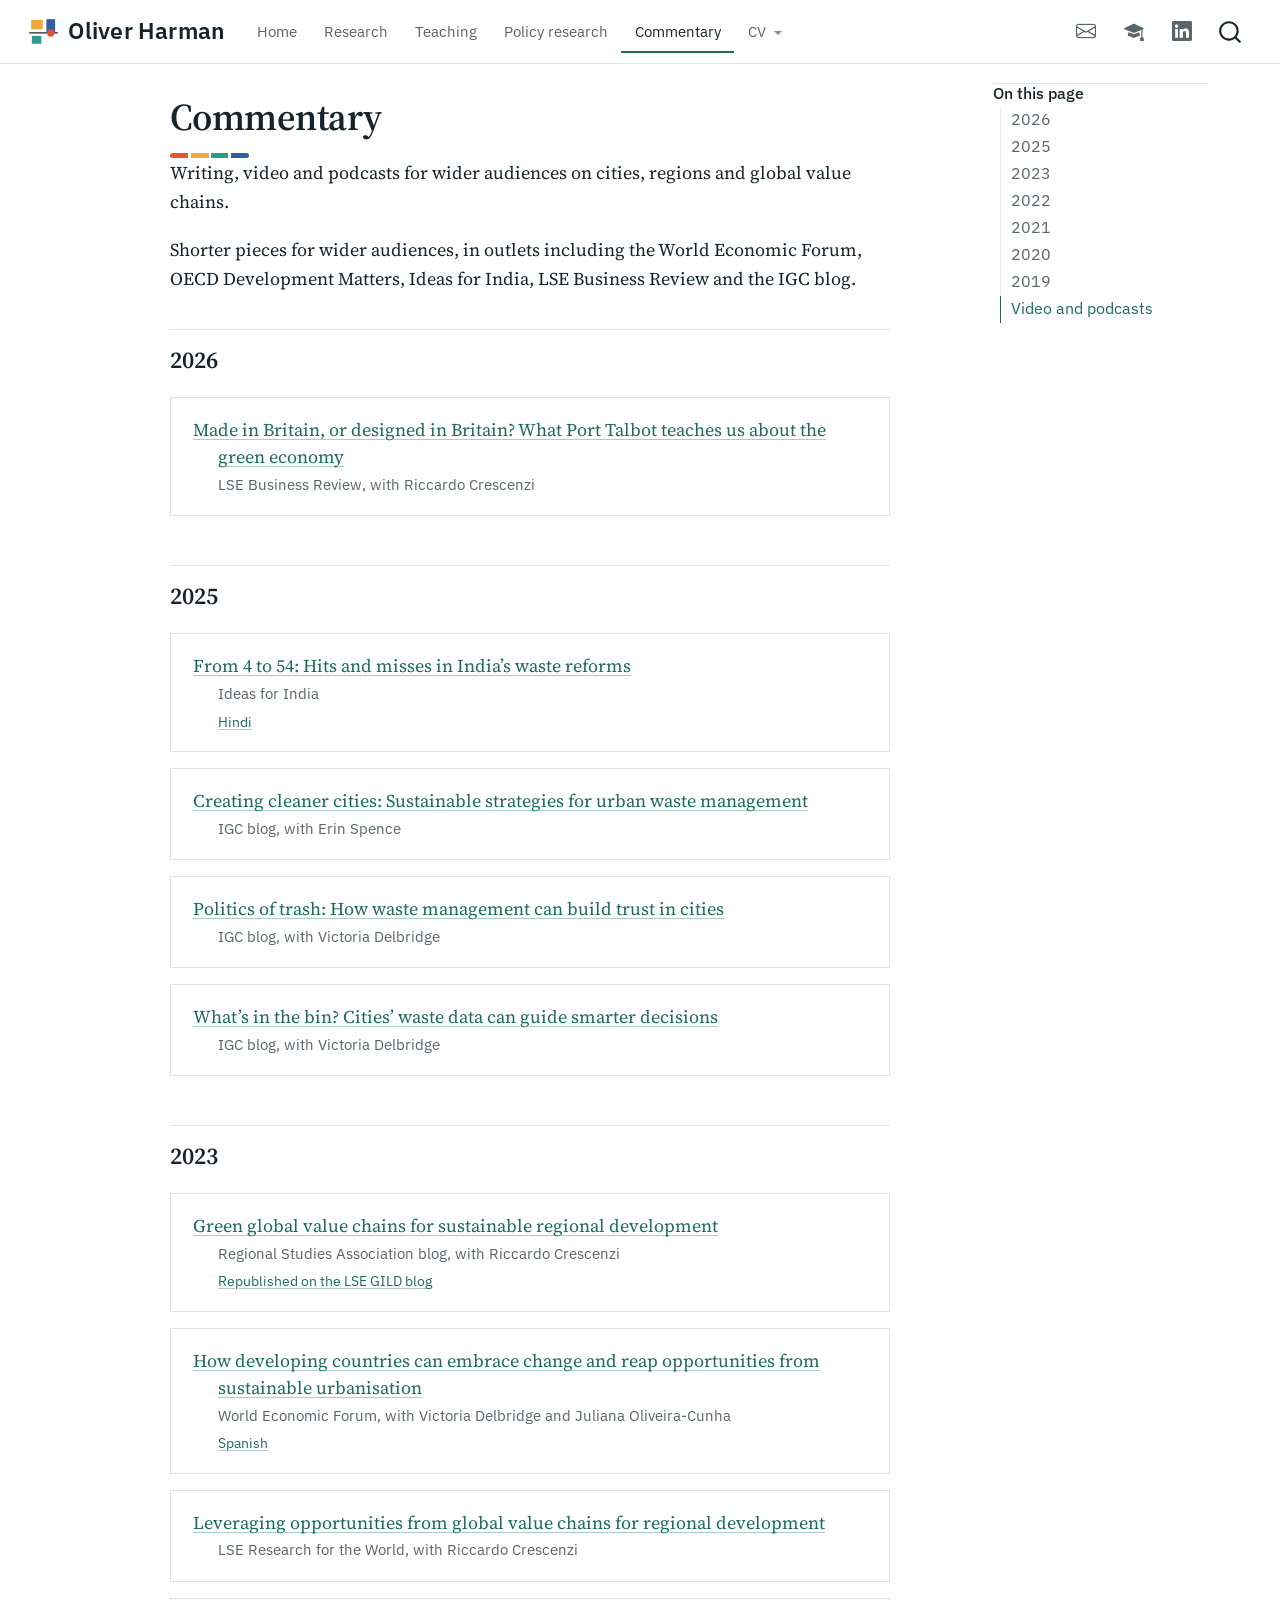
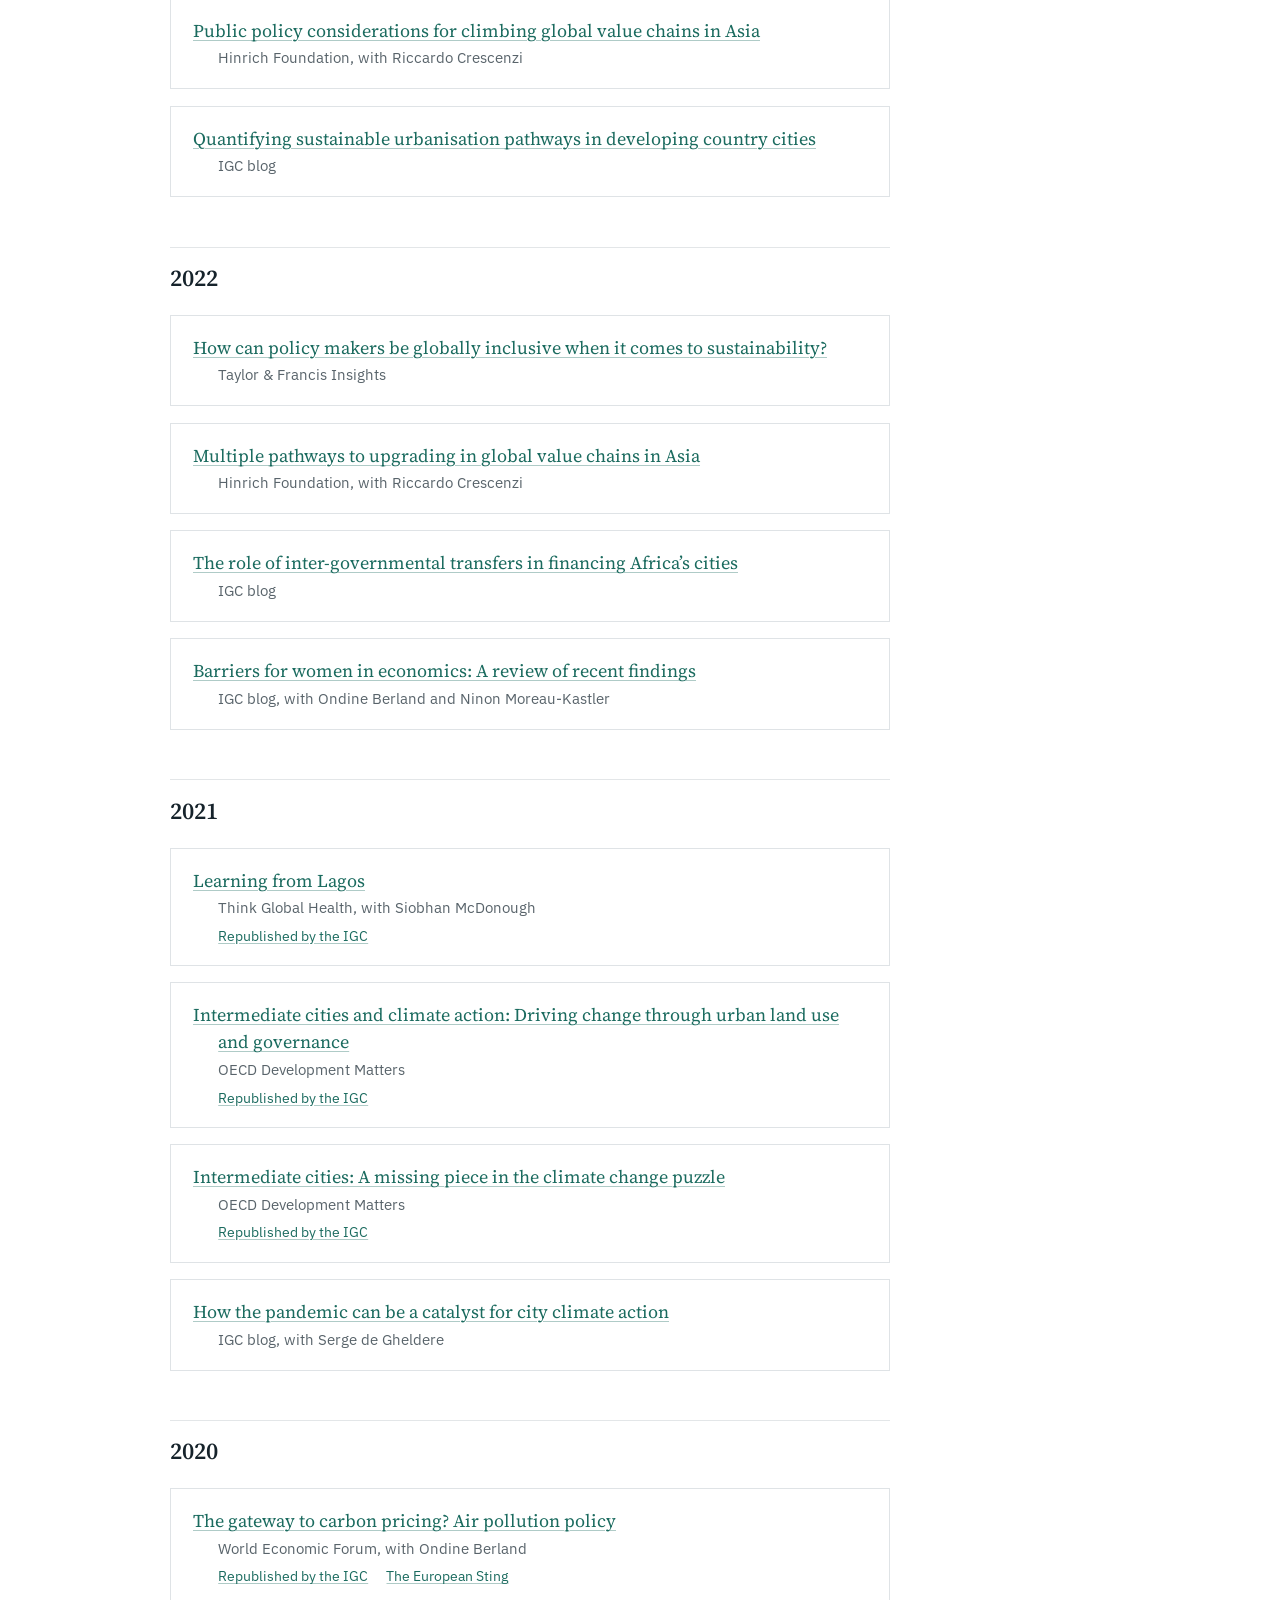
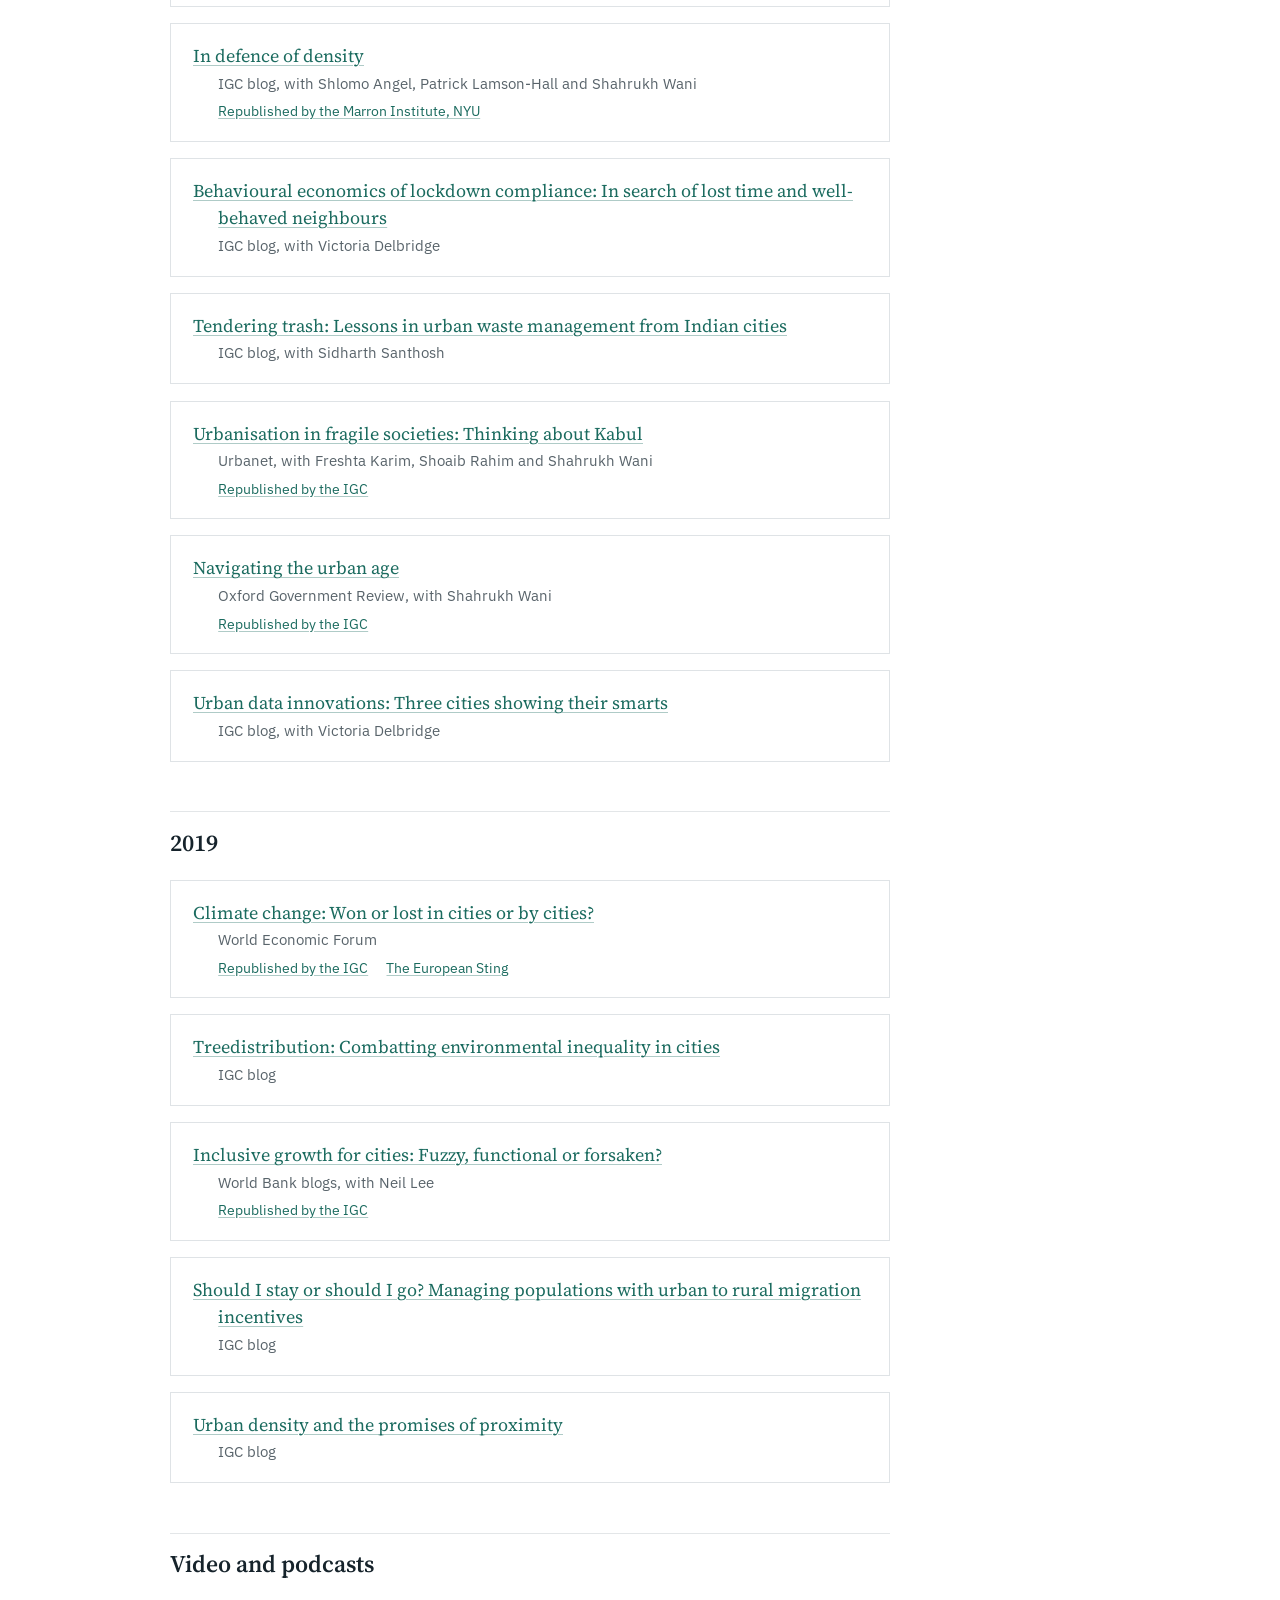
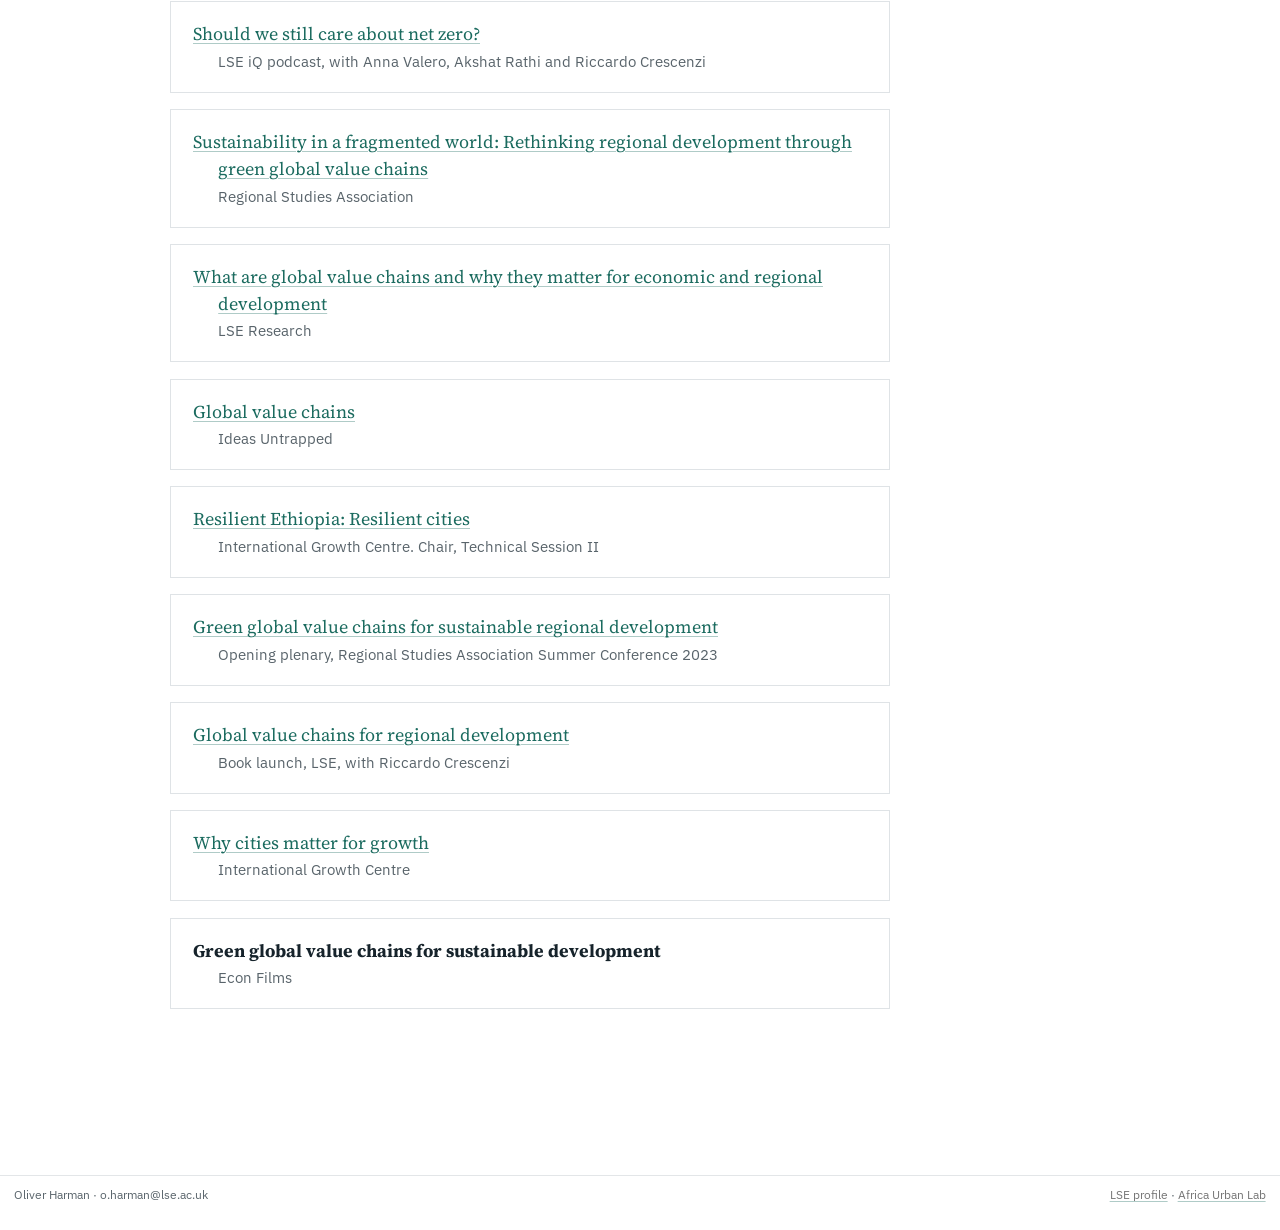
==== commentary.html @ b1d323b3 "Built site for gh-pages" ====
<!DOCTYPE html>
<html xmlns="http://www.w3.org/1999/xhtml" lang="en" xml:lang="en"><head>

<meta charset="utf-8">
<meta name="generator" content="quarto-1.10.18">

<meta name="viewport" content="width=device-width, initial-scale=1.0, user-scalable=yes">

<meta name="description" content="Writing, video and podcasts for wider audiences on cities, regions and global value chains.">

<title>Commentary – Oliver Harman</title>
<style>
/* Default styles provided by pandoc.
** See https://pandoc.org/MANUAL.html#variables-for-html for config info.
*/
span.smallcaps{font-variant: small-caps;}
div.columns{display: flex; gap: 1.5em;}
div.column{flex: auto;}
@media screen {
div.columns{gap: min(4vw, 1.5em);}
div.column{overflow-x: auto;}
}
div.hanging-indent{margin-left: 1.5em; text-indent: -1.5em;}
ul.task-list{list-style: none;}
ul.task-list li input[type="checkbox"] {
  width: 0.8em;
  margin: 0 0.8em 0.2em -1em; /* quarto-specific, see https://github.com/quarto-dev/quarto-cli/issues/4556 */ 
  vertical-align: middle;
}
</style>


<script src="site_libs/quarto-nav/quarto-nav.js"></script>
<script src="site_libs/quarto-nav/headroom.min.js"></script>
<script src="site_libs/clipboard/clipboard.min.js"></script>
<script src="site_libs/quarto-search/autocomplete.umd.js"></script>
<script src="site_libs/quarto-search/fuse.min.js"></script>
<script src="site_libs/quarto-search/quarto-search.js"></script>
<meta name="quarto:offset" content="./">
<link href="./assets/favicon.png" rel="icon" type="image/png">
<script src="site_libs/quarto-html/quarto.js" type="module"></script>
<script src="site_libs/quarto-html/tabsets/tabsets.js" type="module"></script>
<script src="site_libs/quarto-html/popper.min.js"></script>
<script src="site_libs/quarto-html/tippy.umd.min.js"></script>
<link href="site_libs/quarto-html/tippy.css" rel="stylesheet">
<link href="site_libs/quarto-html/quarto-syntax-highlighting-64a204ab8560d761af7679ceaba22944.css" rel="stylesheet" id="quarto-text-highlighting-styles">
<script src="site_libs/bootstrap/bootstrap.min.js"></script>
<link href="site_libs/bootstrap/bootstrap-icons.css" rel="stylesheet">
<link href="site_libs/bootstrap/bootstrap-aeff4fb06119730c1aa9352ec549dc63.min.css" rel="stylesheet" append-hash="true" id="quarto-bootstrap" data-mode="light">
<script id="quarto-search-options" type="application/json">{
  "location": "navbar",
  "copy-button": false,
  "collapse-after": 3,
  "panel-placement": "end",
  "type": "overlay",
  "limit": 50,
  "keyboard-shortcut": [
    "f",
    "/",
    "s"
  ],
  "show-item-context": false,
  "language": {
    "search-no-results-text": "No results",
    "search-matching-documents-text": "matching documents",
    "search-copy-link-title": "Copy link to search",
    "search-hide-matches-text": "Hide additional matches",
    "search-more-match-text": "more match in this document",
    "search-more-matches-text": "more matches in this document",
    "search-clear-button-title": "Clear",
    "search-text-placeholder": "",
    "search-detached-cancel-button-title": "Cancel",
    "search-submit-button-title": "Submit",
    "search-label": "Search"
  }
}</script>


<meta property="og:title" content="Commentary – Oliver Harman">
<meta property="og:description" content="Writing, video and podcasts for wider audiences on cities, regions and global value chains.">
<meta property="og:site_name" content="Oliver Harman">
<meta name="twitter:title" content="Commentary – Oliver Harman">
<meta name="twitter:description" content="Writing, video and podcasts for wider audiences on cities, regions and global value chains.">
<meta name="twitter:card" content="summary_large_image">
</head>

<body class="nav-fixed quarto-light">

<div id="quarto-search-results"></div>
  <header id="quarto-header" class="headroom fixed-top">
    <nav class="navbar navbar-expand-lg " data-bs-theme="dark">
      <div class="navbar-container container-fluid">
      <div class="navbar-brand-container mx-auto">
    <a href="./index.html" class="navbar-brand navbar-brand-logo">
    <img src="./assets/mark.svg" alt="" class="navbar-logo light-content">
    <img src="./assets/mark.svg" alt="" class="navbar-logo dark-content">
    </a>
    <a class="navbar-brand" href="./index.html">
    <span class="navbar-title">Oliver Harman</span>
    </a>
  </div>
            <div id="quarto-search" class="" title="Search"></div>
          <button class="navbar-toggler" type="button" data-bs-toggle="collapse" data-bs-target="#navbarCollapse" aria-controls="navbarCollapse" role="menu" aria-expanded="false" aria-label="Toggle navigation" onclick="if (window.quartoToggleHeadroom) { window.quartoToggleHeadroom(); }">
  <span class="navbar-toggler-icon"></span>
</button>
          <div class="collapse navbar-collapse" id="navbarCollapse">
            <ul class="navbar-nav navbar-nav-scroll me-auto">
  <li class="nav-item">
    <a class="nav-link" href="./index.html"> 
<span class="menu-text">Home</span></a>
  </li>  
  <li class="nav-item">
    <a class="nav-link" href="./research.html"> 
<span class="menu-text">Research</span></a>
  </li>  
  <li class="nav-item">
    <a class="nav-link" href="./teaching.html"> 
<span class="menu-text">Teaching</span></a>
  </li>  
  <li class="nav-item">
    <a class="nav-link" href="./policy.html"> 
<span class="menu-text">Policy research</span></a>
  </li>  
  <li class="nav-item">
    <a class="nav-link active" href="./commentary.html" aria-current="page"> 
<span class="menu-text">Commentary</span></a>
  </li>  
  <li class="nav-item dropdown ">
    <a class="nav-link dropdown-toggle" href="#" id="nav-menu-cv" role="link" data-bs-toggle="dropdown" aria-expanded="false">
 <span class="menu-text">CV</span>
    </a>
    <ul class="dropdown-menu" aria-labelledby="nav-menu-cv">    
        <li>
    <a class="dropdown-item" href="./cv/harman-cv-abridged.pdf">
 <span class="dropdown-text">Abridged CV (PDF)</span></a>
  </li>  
        <li>
    <a class="dropdown-item" href="./cv/harman-cv-full.pdf">
 <span class="dropdown-text">Full CV (PDF)</span></a>
  </li>  
    </ul>
  </li>
</ul>
            <ul class="navbar-nav navbar-nav-scroll ms-auto">
  <li class="nav-item compact">
    <a class="nav-link" href="mailto:o.harman@lse.ac.uk"> <i class="bi bi-envelope" role="img" aria-label="Email">
</i> 
<span class="menu-text"></span></a>
  </li>  
  <li class="nav-item compact">
    <a class="nav-link" href="https://scholar.google.com/citations?user=SLb3QHIAAAAJ"> <i class="bi bi-mortarboard-fill" role="img" aria-label="Google Scholar">
</i> 
<span class="menu-text"></span></a>
  </li>  
  <li class="nav-item compact">
    <a class="nav-link" href="https://www.linkedin.com/in/oharman/"> <i class="bi bi-linkedin" role="img" aria-label="LinkedIn">
</i> 
<span class="menu-text"></span></a>
  </li>  
</ul>
          </div> <!-- /navcollapse -->
            <div class="quarto-navbar-tools">
</div>
      </div> <!-- /container-fluid -->
    </nav>
</header>
<!-- content -->
<div id="quarto-content" class="quarto-container page-columns page-rows-contents page-layout-article page-navbar">
<!-- sidebar -->
<!-- margin-sidebar -->
    <div id="quarto-margin-sidebar" class="sidebar margin-sidebar">
        <nav id="TOC" role="doc-toc" class="toc-active">
    <h2 id="toc-title">On this page</h2>
   
  <ul class="collapse">
  <li><a href="#section" id="toc-section" class="nav-link active" data-scroll-target="#section">2026</a></li>
  <li><a href="#section-1" id="toc-section-1" class="nav-link" data-scroll-target="#section-1">2025</a></li>
  <li><a href="#section-2" id="toc-section-2" class="nav-link" data-scroll-target="#section-2">2023</a></li>
  <li><a href="#section-3" id="toc-section-3" class="nav-link" data-scroll-target="#section-3">2022</a></li>
  <li><a href="#section-4" id="toc-section-4" class="nav-link" data-scroll-target="#section-4">2021</a></li>
  <li><a href="#section-5" id="toc-section-5" class="nav-link" data-scroll-target="#section-5">2020</a></li>
  <li><a href="#section-6" id="toc-section-6" class="nav-link" data-scroll-target="#section-6">2019</a></li>
  <li><a href="#video-and-podcasts" id="toc-video-and-podcasts" class="nav-link" data-scroll-target="#video-and-podcasts">Video and podcasts</a></li>
  </ul>
</nav>
    </div>
<!-- main -->
<main class="content" id="quarto-document-content">

<header id="title-block-header" class="quarto-title-block default">
<div class="quarto-title">
<h1 class="title">Commentary</h1>
</div>

<div>
  <div class="description">
    Writing, video and podcasts for wider audiences on cities, regions and global value chains.
  </div>
</div>


<div class="quarto-title-meta">

    
  
    
  </div>
  


</header>


<p>Shorter pieces for wider audiences, in outlets including the World Economic Forum, OECD Development Matters, Ideas for India, LSE Business Review and the IGC blog.</p>
<section id="section" class="level2">
<h2 data-anchor-id="section">2026</h2>
<div class="pubs">
<ul>
<li><strong><a href="https://blogs.lse.ac.uk/businessreview/2026/06/13/made-in-britain-or-designed-in-britain-what-port-talbot-teaches-us-about-the-green-economy/">Made in Britain, or designed in Britain? What Port Talbot teaches us about the green economy</a></strong> <span class="venue">LSE Business Review, with Riccardo Crescenzi</span></li>
</ul>
</div>
</section>
<section id="section-1" class="level2">
<h2 data-anchor-id="section-1">2025</h2>
<div class="pubs">
<ul>
<li><p><strong><a href="https://www.ideasforindia.in/topics/environment/from-4-to-54-hits-and-misses-in-india-s-waste-reforms">From 4 to 54: Hits and misses in India’s waste reforms</a></strong> <span class="venue">Ideas for India</span> <span class="links"><a href="https://www.ideasforindia.in/topics/environment/from-4-to-54-hits-and-misses-in-india-s-waste-reforms-hindi">Hindi</a></span></p></li>
<li><p><strong><a href="https://www.theigc.org/blogs/cleaner-cities-urban-waste-management">Creating cleaner cities: Sustainable strategies for urban waste management</a></strong> <span class="venue">IGC blog, with Erin Spence</span></p></li>
<li><p><strong><a href="https://www.theigc.org/blogs/politics-trash-waste-management-trust-cities">Politics of trash: How waste management can build trust in cities</a></strong> <span class="venue">IGC blog, with Victoria Delbridge</span></p></li>
<li><p><strong><a href="https://www.theigc.org/blogs/whats-in-the-bin-cities-waste-data">What’s in the bin? Cities’ waste data can guide smarter decisions</a></strong> <span class="venue">IGC blog, with Victoria Delbridge</span></p></li>
</ul>
</div>
</section>
<section id="section-2" class="level2">
<h2 data-anchor-id="section-2">2023</h2>
<div class="pubs">
<ul>
<li><p><strong><a href="https://www.regionalstudies.org/rsa-blog/blog2023sss24651/">Green global value chains for sustainable regional development</a></strong> <span class="venue">Regional Studies Association blog, with Riccardo Crescenzi</span> <span class="links"><a href="https://blogs.lse.ac.uk/gild/2024/03/19/green-global-value-chains-for-sustainable-regional-development/">Republished on the LSE GILD blog</a></span></p></li>
<li><p><strong><a href="https://www.weforum.org/agenda/2023/09/sustainable-urbanisation-in-developing-countries-adjusting-to-changing-opportunities/">How developing countries can embrace change and reap opportunities from sustainable urbanisation</a></strong> <span class="venue">World Economic Forum, with Victoria Delbridge and Juliana Oliveira-Cunha</span> <span class="links"><a href="https://es.weforum.org/stories/forum-institutional/asi-es-como-los-paises-en-desarrollo-pueden-equilibrar-crecimiento-con-urbanizacion-sostenible/">Spanish</a></span></p></li>
<li><p><strong><a href="https://www.lse.ac.uk/research/research-for-the-world/economics/leveraging-global-value-chains">Leveraging opportunities from global value chains for regional development</a></strong> <span class="venue">LSE Research for the World, with Riccardo Crescenzi</span></p></li>
<li><p><strong><a href="https://www.hinrichfoundation.com/research/article/fdi/public-policy-considerations-for-climbing-global-value-chains-in-asia">Public policy considerations for climbing global value chains in Asia</a></strong> <span class="venue">Hinrich Foundation, with Riccardo Crescenzi</span></p></li>
<li><p><strong><a href="https://www.theigc.org/blogs/quantifying-sustainable-urbanisation-pathways-developing-country-cities">Quantifying sustainable urbanisation pathways in developing country cities</a></strong> <span class="venue">IGC blog</span></p></li>
</ul>
</div>
</section>
<section id="section-3" class="level2">
<h2 data-anchor-id="section-3">2022</h2>
<div class="pubs">
<ul>
<li><p><strong><a href="https://insights.taylorandfrancis.com/sustainability/globally-inclusive-policy-sustainability">How can policy makers be globally inclusive when it comes to sustainability?</a></strong> <span class="venue">Taylor &amp; Francis Insights</span></p></li>
<li><p><strong><a href="https://www.hinrichfoundation.com/research/article/fdi/upgrading-global-value-chains-gvc-in-asia">Multiple pathways to upgrading in global value chains in Asia</a></strong> <span class="venue">Hinrich Foundation, with Riccardo Crescenzi</span></p></li>
<li><p><strong><a href="https://www.theigc.org/blog/the-role-of-inter-governmental-transfers-in-financing-africas-cities/">The role of inter-governmental transfers in financing Africa’s cities</a></strong> <span class="venue">IGC blog</span></p></li>
<li><p><strong><a href="https://www.theigc.org/blog/barriers-for-women-in-economics-a-review-of-recent-findings/">Barriers for women in economics: A review of recent findings</a></strong> <span class="venue">IGC blog, with Ondine Berland and Ninon Moreau-Kastler</span></p></li>
</ul>
</div>
</section>
<section id="section-4" class="level2">
<h2 data-anchor-id="section-4">2021</h2>
<div class="pubs">
<ul>
<li><p><strong><a href="https://www.thinkglobalhealth.org/article/learning-lagos">Learning from Lagos</a></strong> <span class="venue">Think Global Health, with Siobhan McDonough</span> <span class="links"><a href="https://www.theigc.org/blog/learning-from-lagos/">Republished by the IGC</a></span></p></li>
<li><p><strong><a href="https://oecd-development-matters.org/2021/09/09/intermediate-cities-and-climate-action-driving-change-through-urban-land-use-and-governance/">Intermediate cities and climate action: Driving change through urban land use and governance</a></strong> <span class="venue">OECD Development Matters</span> <span class="links"><a href="https://www.theigc.org/blog/intermediate-cites-and-climate-action-driving-change-through-urban-land-use-and-governance/">Republished by the IGC</a></span></p></li>
<li><p><strong><a href="https://oecd-development-matters.org/2021/09/08/intermediate-cities-a-missing-piece-in-the-climate-change-puzzle/">Intermediate cities: A missing piece in the climate change puzzle</a></strong> <span class="venue">OECD Development Matters</span> <span class="links"><a href="https://www.theigc.org/blog/intermediate-cities-a-missing-piece-in-the-climate-change-puzzle/">Republished by the IGC</a></span></p></li>
<li><p><strong><a href="https://www.theigc.org/blog/how-the-pandemic-can-be-a-catalyst-for-city-climate-action/">How the pandemic can be a catalyst for city climate action</a></strong> <span class="venue">IGC blog, with Serge de Gheldere</span></p></li>
</ul>
</div>
</section>
<section id="section-5" class="level2">
<h2 data-anchor-id="section-5">2020</h2>
<div class="pubs">
<ul>
<li><p><strong><a href="https://www.weforum.org/agenda/2020/01/a-gateway-tax-for-helping-mitigate-climate-change/">The gateway to carbon pricing? Air pollution policy</a></strong> <span class="venue">World Economic Forum, with Ondine Berland</span> <span class="links"><a href="https://www.theigc.org/blog/the-gateway-to-carbon-pricing-air-pollution-policy/">Republished by the IGC</a> <a href="https://europeansting.com/2020/01/15/the-gateway-to-carbon-pricing-air-pollution-policy/">The European Sting</a></span></p></li>
<li><p><strong><a href="https://www.theigc.org/blog/in-defence-of-density/">In defence of density</a></strong> <span class="venue">IGC blog, with Shlomo Angel, Patrick Lamson-Hall and Shahrukh Wani</span> <span class="links"><a href="https://marroninstitute.nyu.edu/blog/in-defence-of-density">Republished by the Marron Institute, NYU</a></span></p></li>
<li><p><strong><a href="https://www.theigc.org/blog/behavioural-economics-of-lockdown-compliance-in-search-of-lost-time-and-well-behaved-neighbours/">Behavioural economics of lockdown compliance: In search of lost time and well-behaved neighbours</a></strong> <span class="venue">IGC blog, with Victoria Delbridge</span></p></li>
<li><p><strong><a href="https://www.theigc.org/blog/tendering-trash-lessons-in-urban-waste-management-from-indian-cities/">Tendering trash: Lessons in urban waste management from Indian cities</a></strong> <span class="venue">IGC blog, with Sidharth Santhosh</span></p></li>
<li><p><strong><a href="https://www.urbanet.info/urbanisation-in-fragile-societies-kabul/">Urbanisation in fragile societies: Thinking about Kabul</a></strong> <span class="venue">Urbanet, with Freshta Karim, Shoaib Rahim and Shahrukh Wani</span> <span class="links"><a href="https://www.theigc.org/blog/urbanisation-in-fragile-societies-thinking-about-kabul/">Republished by the IGC</a></span></p></li>
<li><p><strong><a href="https://www.bsg.ox.ac.uk/sites/default/files/2019-11/BSG-OxfordGovernmentReview-Issue4%20WEB.pdf">Navigating the urban age</a></strong> <span class="venue">Oxford Government Review, with Shahrukh Wani</span> <span class="links"><a href="https://www.theigc.org/blog/navigating-the-urban-age/">Republished by the IGC</a></span></p></li>
<li><p><strong><a href="https://www.theigc.org/blog/urban-data-innovations-three-cities-showing-their-smarts/">Urban data innovations: Three cities showing their smarts</a></strong> <span class="venue">IGC blog, with Victoria Delbridge</span></p></li>
</ul>
</div>
</section>
<section id="section-6" class="level2">
<h2 data-anchor-id="section-6">2019</h2>
<div class="pubs">
<ul>
<li><p><strong><a href="https://www.weforum.org/agenda/2019/09/climate-change-won-or-lost-in-cities-or-by-cities/">Climate change: Won or lost in cities or by cities?</a></strong> <span class="venue">World Economic Forum</span> <span class="links"><a href="https://www.theigc.org/blog/climate-change-won-or-lost-in-cities-or-by-cities/">Republished by the IGC</a> <a href="https://europeansting.com/2019/09/17/climate-change-won-or-lost-in-cities-or-by-cities/">The European Sting</a></span></p></li>
<li><p><strong><a href="https://www.theigc.org/blog/treedistribution-combatting-environmental-inequality-in-cities/">Treedistribution: Combatting environmental inequality in cities</a></strong> <span class="venue">IGC blog</span></p></li>
<li><p><strong><a href="https://blogs.worldbank.org/developmenttalk/inclusive-growth-cities-fuzzy-functional-or-forsaken">Inclusive growth for cities: Fuzzy, functional or forsaken?</a></strong> <span class="venue">World Bank blogs, with Neil Lee</span> <span class="links"><a href="https://www.theigc.org/blog/inclusive-growth-for-cities-fuzzy-functional-or-forsaken/">Republished by the IGC</a></span></p></li>
<li><p><strong><a href="https://www.theigc.org/blog/should-i-stay-or-should-i-go-managing-populations-with-urban-to-rural-migration-incentives/">Should I stay or should I go? Managing populations with urban to rural migration incentives</a></strong> <span class="venue">IGC blog</span></p></li>
<li><p><strong><a href="https://www.theigc.org/blog/urban-density-and-the-promises-of-proximity/">Urban density and the promises of proximity</a></strong> <span class="venue">IGC blog</span></p></li>
</ul>
</div>
</section>
<section id="video-and-podcasts" class="level2">
<h2 data-anchor-id="video-and-podcasts">Video and podcasts</h2>
<div class="pubs">
<ul>
<li><p><strong><a href="https://www.lse.ac.uk/lse-player/should-we-still-care-about-net-zero">Should we still care about net zero?</a></strong> <span class="venue">LSE iQ podcast, with Anna Valero, Akshat Rathi and Riccardo Crescenzi</span></p></li>
<li><p><strong><a href="https://www.youtube.com/watch?v=Vlg8Ty7w7tQ">Sustainability in a fragmented world: Rethinking regional development through green global value chains</a></strong> <span class="venue">Regional Studies Association</span></p></li>
<li><p><strong><a href="https://www.youtube.com/watch?v=_sY8nbtDTTY">What are global value chains and why they matter for economic and regional development</a></strong> <span class="venue">LSE Research</span></p></li>
<li><p><strong><a href="https://www.youtube.com/watch?v=l90ZD9Hg0Yw">Global value chains</a></strong> <span class="venue">Ideas Untrapped</span></p></li>
<li><p><strong><a href="https://www.youtube.com/watch?v=X0LCDXsA8qc">Resilient Ethiopia: Resilient cities</a></strong> <span class="venue">International Growth Centre. Chair, Technical Session II</span></p></li>
<li><p><strong><a href="https://www.youtube.com/watch?v=sNRER6fGE9c">Green global value chains for sustainable regional development</a></strong> <span class="venue">Opening plenary, Regional Studies Association Summer Conference 2023</span></p></li>
<li><p><strong><a href="https://www.youtube.com/watch?v=fIFIfQ4JgoQ">Global value chains for regional development</a></strong> <span class="venue">Book launch, LSE, with Riccardo Crescenzi</span></p></li>
<li><p><strong><a href="https://www.youtube.com/watch?v=WoMAZQbBqDU">Why cities matter for growth</a></strong> <span class="venue">International Growth Centre</span></p></li>
<li><p><strong>Green global value chains for sustainable development</strong> <span class="venue">Econ Films</span></p></li>
</ul>
</div>


</section>

</main> <!-- /main -->
<script id="quarto-html-after-body" type="application/javascript">
  window.document.addEventListener("DOMContentLoaded", function (event) {
    const isCodeAnnotation = (el) => {
      for (const clz of el.classList) {
        if (clz.startsWith('code-annotation-')) {                     
          return true;
        }
      }
      return false;
    }
    const onCopySuccess = function(e) {
      // button target
      const button = e.trigger;
      // don't keep focus
      button.blur();
      // flash "checked"
      button.classList.add('code-copy-button-checked');
      var currentTitle = button.getAttribute("title");
      button.setAttribute("title", "Copied!");
      let tooltip;
      if (window.bootstrap) {
        button.setAttribute("data-bs-toggle", "tooltip");
        button.setAttribute("data-bs-placement", "left");
        button.setAttribute("data-bs-title", "Copied!");
        tooltip = new bootstrap.Tooltip(button, 
          { trigger: "manual", 
            customClass: "code-copy-button-tooltip",
            offset: [0, -8]});
        tooltip.show();    
      }
      setTimeout(function() {
        if (tooltip) {
          tooltip.hide();
          button.removeAttribute("data-bs-title");
          button.removeAttribute("data-bs-toggle");
          button.removeAttribute("data-bs-placement");
        }
        button.setAttribute("title", currentTitle);
        button.classList.remove('code-copy-button-checked');
      }, 1000);
      // clear code selection
      e.clearSelection();
    }
    const getTextToCopy = function(trigger) {
      const outerScaffold = trigger.parentElement.cloneNode(true);
      const codeEl = outerScaffold.querySelector('code');
      for (const childEl of codeEl.children) {
        if (isCodeAnnotation(childEl)) {
          childEl.remove();
        }
      }
      return codeEl.innerText;
    }
    const clipboard = new window.ClipboardJS('.code-copy-button:not([data-in-quarto-modal])', {
      text: getTextToCopy
    });
    clipboard.on('success', onCopySuccess);
    if (window.document.getElementById('quarto-embedded-source-code-modal')) {
      const clipboardModal = new window.ClipboardJS('.code-copy-button[data-in-quarto-modal]', {
        text: getTextToCopy,
        container: window.document.getElementById('quarto-embedded-source-code-modal')
      });
      clipboardModal.on('success', onCopySuccess);
    }
      var localhostRegex = new RegExp(/^(?:http|https):\/\/localhost\:?[0-9]*\//);
      var mailtoRegex = new RegExp(/^mailto:/);
        var filterRegex = new RegExp("https:\/\/www\.oliverharman\.me");
      var isInternal = (href) => {
          return filterRegex.test(href) || localhostRegex.test(href) || mailtoRegex.test(href);
      }
      // Inspect non-navigation links and adorn them if external
     var links = window.document.querySelectorAll('a[href]:not(.nav-link):not(.navbar-brand):not(.toc-action):not(.sidebar-link):not(.sidebar-item-toggle):not(.pagination-link):not(.no-external):not([aria-hidden]):not(.dropdown-item):not(.quarto-navigation-tool):not(.about-link)');
      for (var i=0; i<links.length; i++) {
        const link = links[i];
        if (!isInternal(link.href)) {
          // undo the damage that might have been done by quarto-nav.js in the case of
          // links that we want to consider external
          if (link.dataset.originalHref !== undefined) {
            link.href = link.dataset.originalHref;
          }
            // target, if specified
            link.setAttribute("target", "_blank");
            if (link.getAttribute("rel") === null) {
              link.setAttribute("rel", "noopener");
            }
        }
      }
    function tippyHover(el, contentFn, onTriggerFn, onUntriggerFn) {
      const config = {
        allowHTML: true,
        maxWidth: 500,
        delay: 100,
        arrow: false,
        appendTo: function(el) {
            return el.parentElement;
        },
        interactive: true,
        interactiveBorder: 10,
        theme: 'quarto',
        placement: 'bottom-start',
      };
      if (contentFn) {
        config.content = contentFn;
      }
      if (onTriggerFn) {
        config.onTrigger = onTriggerFn;
      }
      if (onUntriggerFn) {
        config.onUntrigger = onUntriggerFn;
      }
      window.tippy(el, config); 
    }
    const noterefs = window.document.querySelectorAll('a[role="doc-noteref"]');
    for (var i=0; i<noterefs.length; i++) {
      const ref = noterefs[i];
      tippyHover(ref, function() {
        // use id or data attribute instead here
        let href = ref.getAttribute('data-footnote-href') || ref.getAttribute('href');
        try { href = new URL(href).hash; } catch {}
        const id = href.replace(/^#\/?/, "");
        const note = window.document.getElementById(id);
        if (note) {
          return note.innerHTML;
        } else {
          return "";
        }
      });
    }
    const xrefs = window.document.querySelectorAll('a.quarto-xref');
    const processXRef = (id, note) => {
      // Strip column container classes
      const stripColumnClz = (el) => {
        el.classList.remove("page-full", "page-columns");
        if (el.children) {
          for (const child of el.children) {
            stripColumnClz(child);
          }
        }
      }
      stripColumnClz(note)
      if (id === null || id.startsWith('sec-')) {
        // Special case sections, only their first couple elements
        const container = document.createElement("div");
        if (note.children && note.children.length > 2) {
          container.appendChild(note.children[0].cloneNode(true));
          for (let i = 1; i < note.children.length; i++) {
            const child = note.children[i];
            if (child.tagName === "P" && child.innerText === "") {
              continue;
            } else {
              container.appendChild(child.cloneNode(true));
              break;
            }
          }
          if (window.Quarto?.typesetMath) {
            window.Quarto.typesetMath(container);
          }
          return container.innerHTML
        } else {
          if (window.Quarto?.typesetMath) {
            window.Quarto.typesetMath(note);
          }
          return note.innerHTML;
        }
      } else {
        // Remove any anchor links if they are present
        const anchorLink = note.querySelector('a.anchorjs-link');
        if (anchorLink) {
          anchorLink.remove();
        }
        if (window.Quarto?.typesetMath) {
          window.Quarto.typesetMath(note);
        }
        if (note.classList.contains("callout")) {
          return note.outerHTML;
        } else {
          return note.innerHTML;
        }
      }
    }
    for (var i=0; i<xrefs.length; i++) {
      const xref = xrefs[i];
      tippyHover(xref, undefined, function(instance) {
        instance.disable();
        let url = xref.getAttribute('href');
        let hash = undefined; 
        if (url.startsWith('#')) {
          hash = url;
        } else {
          try { hash = new URL(url).hash; } catch {}
        }
        if (hash) {
          const id = hash.replace(/^#\/?/, "");
          const note = window.document.getElementById(id);
          if (note !== null) {
            try {
              const html = processXRef(id, note.cloneNode(true));
              instance.setContent(html);
            } finally {
              instance.enable();
              instance.show();
            }
          } else {
            // See if we can fetch this
            fetch(url.split('#')[0])
            .then(res => res.text())
            .then(html => {
              const parser = new DOMParser();
              const htmlDoc = parser.parseFromString(html, "text/html");
              const note = htmlDoc.getElementById(id);
              if (note !== null) {
                const html = processXRef(id, note);
                instance.setContent(html);
              } 
            }).finally(() => {
              instance.enable();
              instance.show();
            });
          }
        } else {
          // See if we can fetch a full url (with no hash to target)
          // This is a special case and we should probably do some content thinning / targeting
          fetch(url)
          .then(res => res.text())
          .then(html => {
            const parser = new DOMParser();
            const htmlDoc = parser.parseFromString(html, "text/html");
            const note = htmlDoc.querySelector('main.content');
            if (note !== null) {
              // This should only happen for chapter cross references
              // (since there is no id in the URL)
              // remove the first header
              if (note.children.length > 0 && note.children[0].tagName === "HEADER") {
                note.children[0].remove();
              }
              const html = processXRef(null, note);
              instance.setContent(html);
            } 
          }).finally(() => {
            instance.enable();
            instance.show();
          });
        }
      }, function(instance) {
      });
    }
        let selectedAnnoteEl;
        const selectorForAnnotation = ( cell, annotation) => {
          let cellAttr = 'data-code-cell="' + cell + '"';
          let lineAttr = 'data-code-annotation="' +  annotation + '"';
          const selector = 'span[' + cellAttr + '][' + lineAttr + ']';
          return selector;
        }
        const selectCodeLines = (annoteEl) => {
          const doc = window.document;
          const targetCell = annoteEl.getAttribute("data-target-cell");
          const targetAnnotation = annoteEl.getAttribute("data-target-annotation");
          const annoteSpan = window.document.querySelector(selectorForAnnotation(targetCell, targetAnnotation));
          const lines = annoteSpan.getAttribute("data-code-lines").split(",");
          const lineIds = lines.map((line) => {
            return targetCell + "-" + line;
          })
          let top = null;
          let height = null;
          let parent = null;
          if (lineIds.length > 0) {
              //compute the position of the single el (top and bottom and make a div)
              const el = window.document.getElementById(lineIds[0]);
              top = el.offsetTop;
              height = el.offsetHeight;
              parent = el.parentElement.parentElement;
            if (lineIds.length > 1) {
              const lastEl = window.document.getElementById(lineIds[lineIds.length - 1]);
              const bottom = lastEl.offsetTop + lastEl.offsetHeight;
              height = bottom - top;
            }
            if (top !== null && height !== null && parent !== null) {
              // cook up a div (if necessary) and position it 
              let div = window.document.getElementById("code-annotation-line-highlight");
              if (div === null) {
                div = window.document.createElement("div");
                div.setAttribute("id", "code-annotation-line-highlight");
                div.style.position = 'absolute';
                parent.appendChild(div);
              }
              div.style.top = top - 2 + "px";
              div.style.height = height + 4 + "px";
              div.style.left = 0;
              let gutterDiv = window.document.getElementById("code-annotation-line-highlight-gutter");
              if (gutterDiv === null) {
                gutterDiv = window.document.createElement("div");
                gutterDiv.setAttribute("id", "code-annotation-line-highlight-gutter");
                gutterDiv.style.position = 'absolute';
                const codeCell = window.document.getElementById(targetCell);
                const gutter = codeCell.querySelector('.code-annotation-gutter');
                gutter.appendChild(gutterDiv);
              }
              gutterDiv.style.top = top - 2 + "px";
              gutterDiv.style.height = height + 4 + "px";
            }
            selectedAnnoteEl = annoteEl;
          }
        };
        const unselectCodeLines = () => {
          const elementsIds = ["code-annotation-line-highlight", "code-annotation-line-highlight-gutter"];
          elementsIds.forEach((elId) => {
            const div = window.document.getElementById(elId);
            if (div) {
              div.remove();
            }
          });
          selectedAnnoteEl = undefined;
        };
          // Handle positioning of the toggle
      window.addEventListener(
        "resize",
        throttle(() => {
          elRect = undefined;
          if (selectedAnnoteEl) {
            selectCodeLines(selectedAnnoteEl);
          }
        }, 10)
      );
      function throttle(fn, ms) {
      let throttle = false;
      let timer;
        return (...args) => {
          if(!throttle) { // first call gets through
              fn.apply(this, args);
              throttle = true;
          } else { // all the others get throttled
              if(timer) clearTimeout(timer); // cancel #2
              timer = setTimeout(() => {
                fn.apply(this, args);
                timer = throttle = false;
              }, ms);
          }
        };
      }
        // Attach click handler to the DT
        const annoteDls = window.document.querySelectorAll('dt[data-target-cell]');
        for (const annoteDlNode of annoteDls) {
          annoteDlNode.addEventListener('click', (event) => {
            const clickedEl = event.target;
            if (clickedEl !== selectedAnnoteEl) {
              unselectCodeLines();
              const activeEl = window.document.querySelector('dt[data-target-cell].code-annotation-active');
              if (activeEl) {
                activeEl.classList.remove('code-annotation-active');
              }
              selectCodeLines(clickedEl);
              clickedEl.classList.add('code-annotation-active');
            } else {
              // Unselect the line
              unselectCodeLines();
              clickedEl.classList.remove('code-annotation-active');
            }
          });
        }
    const findCites = (el) => {
      const parentEl = el.parentElement;
      if (parentEl) {
        const cites = parentEl.dataset.cites;
        if (cites) {
          return {
            el,
            cites: cites.split(' ')
          };
        } else {
          return findCites(el.parentElement)
        }
      } else {
        return undefined;
      }
    };
    var bibliorefs = window.document.querySelectorAll('a[role="doc-biblioref"]');
    for (var i=0; i<bibliorefs.length; i++) {
      const ref = bibliorefs[i];
      const citeInfo = findCites(ref);
      if (citeInfo) {
        tippyHover(citeInfo.el, function() {
          var popup = window.document.createElement('div');
          citeInfo.cites.forEach(function(cite) {
            var citeDiv = window.document.createElement('div');
            citeDiv.classList.add('hanging-indent');
            citeDiv.classList.add('csl-entry');
            var biblioDiv = window.document.getElementById('ref-' + cite);
            if (biblioDiv) {
              citeDiv.innerHTML = biblioDiv.innerHTML;
            }
            popup.appendChild(citeDiv);
          });
          return popup.innerHTML;
        });
      }
    }
  });
  </script>
</div> <!-- /content -->
<footer class="footer">
  <div class="nav-footer">
    <div class="nav-footer-left">
<p>Oliver Harman · o.harman@lse.ac.uk</p>
</div>   
    <div class="nav-footer-center">
      &nbsp;
    </div>
    <div class="nav-footer-right">
<p><a href="https://www.lse.ac.uk/people/oliver-harman">LSE profile</a> · <a href="https://www.asezanzibar.com/africa-urban-lab">Africa Urban Lab</a></p>
</div>
  </div>
</footer>




</body></html>
---- site_libs/quarto-html/tippy.css ----
.tippy-box[data-animation=fade][data-state=hidden]{opacity:0}[data-tippy-root]{max-width:calc(100vw - 10px)}.tippy-box{position:relative;background-color:#333;color:#fff;border-radius:4px;font-size:14px;line-height:1.4;white-space:normal;outline:0;transition-property:transform,visibility,opacity}.tippy-box[data-placement^=top]>.tippy-arrow{bottom:0}.tippy-box[data-placement^=top]>.tippy-arrow:before{bottom:-7px;left:0;border-width:8px 8px 0;border-top-color:initial;transform-origin:center top}.tippy-box[data-placement^=bottom]>.tippy-arrow{top:0}.tippy-box[data-placement^=bottom]>.tippy-arrow:before{top:-7px;left:0;border-width:0 8px 8px;border-bottom-color:initial;transform-origin:center bottom}.tippy-box[data-placement^=left]>.tippy-arrow{right:0}.tippy-box[data-placement^=left]>.tippy-arrow:before{border-width:8px 0 8px 8px;border-left-color:initial;right:-7px;transform-origin:center left}.tippy-box[data-placement^=right]>.tippy-arrow{left:0}.tippy-box[data-placement^=right]>.tippy-arrow:before{left:-7px;border-width:8px 8px 8px 0;border-right-color:initial;transform-origin:center right}.tippy-box[data-inertia][data-state=visible]{transition-timing-function:cubic-bezier(.54,1.5,.38,1.11)}.tippy-arrow{width:16px;height:16px;color:#333}.tippy-arrow:before{content:"";position:absolute;border-color:transparent;border-style:solid}.tippy-content{position:relative;padding:5px 9px;z-index:1}
---- site_libs/quarto-html/quarto-syntax-highlighting-64a204ab8560d761af7679ceaba22944.css ----
/* quarto syntax highlight colors */
:root {
  --quarto-hl-ot-color: #003B4F;
  --quarto-hl-at-color: #657422;
  --quarto-hl-ss-color: #20794D;
  --quarto-hl-an-color: #5E5E5E;
  --quarto-hl-fu-color: #4758AB;
  --quarto-hl-st-color: #20794D;
  --quarto-hl-cf-color: #003B4F;
  --quarto-hl-op-color: #5E5E5E;
  --quarto-hl-er-color: #AD0000;
  --quarto-hl-bn-color: #AD0000;
  --quarto-hl-al-color: #AD0000;
  --quarto-hl-va-color: #111111;
  --quarto-hl-bu-color: inherit;
  --quarto-hl-ex-color: inherit;
  --quarto-hl-pp-color: #AD0000;
  --quarto-hl-in-color: #5E5E5E;
  --quarto-hl-vs-color: #20794D;
  --quarto-hl-wa-color: #5E5E5E;
  --quarto-hl-do-color: #5E5E5E;
  --quarto-hl-im-color: #00769E;
  --quarto-hl-ch-color: #20794D;
  --quarto-hl-dt-color: #AD0000;
  --quarto-hl-fl-color: #AD0000;
  --quarto-hl-co-color: #5E5E5E;
  --quarto-hl-cv-color: #5E5E5E;
  --quarto-hl-cn-color: #8f5902;
  --quarto-hl-sc-color: #5E5E5E;
  --quarto-hl-dv-color: #AD0000;
  --quarto-hl-kw-color: #003B4F;
}

/* other quarto variables */
:root {
  --quarto-font-monospace: SFMono-Regular, Menlo, Monaco, Consolas, "Liberation Mono", "Courier New", monospace;
}

/* syntax highlight based on Pandoc's rules */
pre > code.sourceCode > span {
  color: #003B4F;
}

code.sourceCode > span {
  color: #003B4F;
}

div.sourceCode,
div.sourceCode pre.sourceCode {
  color: #003B4F;
}

/* Normal */
code span {
  color: #003B4F;
}

/* Alert */
code span.al {
  color: #AD0000;
  font-style: inherit;
}

/* Annotation */
code span.an {
  color: #5E5E5E;
  font-style: inherit;
}

/* Attribute */
code span.at {
  color: #657422;
  font-style: inherit;
}

/* BaseN */
code span.bn {
  color: #AD0000;
  font-style: inherit;
}

/* BuiltIn */
code span.bu {
  font-style: inherit;
}

/* ControlFlow */
code span.cf {
  color: #003B4F;
  font-weight: bold;
  font-style: inherit;
}

/* Char */
code span.ch {
  color: #20794D;
  font-style: inherit;
}

/* Constant */
code span.cn {
  color: #8f5902;
  font-style: inherit;
}

/* Comment */
code span.co {
  color: #5E5E5E;
  font-style: inherit;
}

/* CommentVar */
code span.cv {
  color: #5E5E5E;
  font-style: italic;
}

/* Documentation */
code span.do {
  color: #5E5E5E;
  font-style: italic;
}

/* DataType */
code span.dt {
  color: #AD0000;
  font-style: inherit;
}

/* DecVal */
code span.dv {
  color: #AD0000;
  font-style: inherit;
}

/* Error */
code span.er {
  color: #AD0000;
  font-style: inherit;
}

/* Extension */
code span.ex {
  font-style: inherit;
}

/* Float */
code span.fl {
  color: #AD0000;
  font-style: inherit;
}

/* Function */
code span.fu {
  color: #4758AB;
  font-style: inherit;
}

/* Import */
code span.im {
  color: #00769E;
  font-style: inherit;
}

/* Information */
code span.in {
  color: #5E5E5E;
  font-style: inherit;
}

/* Keyword */
code span.kw {
  color: #003B4F;
  font-weight: bold;
  font-style: inherit;
}

/* Operator */
code span.op {
  color: #5E5E5E;
  font-style: inherit;
}

/* Other */
code span.ot {
  color: #003B4F;
  font-style: inherit;
}

/* Preprocessor */
code span.pp {
  color: #AD0000;
  font-style: inherit;
}

/* SpecialChar */
code span.sc {
  color: #5E5E5E;
  font-style: inherit;
}

/* SpecialString */
code span.ss {
  color: #20794D;
  font-style: inherit;
}

/* String */
code span.st {
  color: #20794D;
  font-style: inherit;
}

/* Variable */
code span.va {
  color: #111111;
  font-style: inherit;
}

/* VerbatimString */
code span.vs {
  color: #20794D;
  font-style: inherit;
}

/* Warning */
code span.wa {
  color: #5E5E5E;
  font-style: italic;
}

.prevent-inlining {
  content: "</";
}

/*# sourceMappingURL=9d8d5bb603a83b8298b89080a598c93b.css.map */
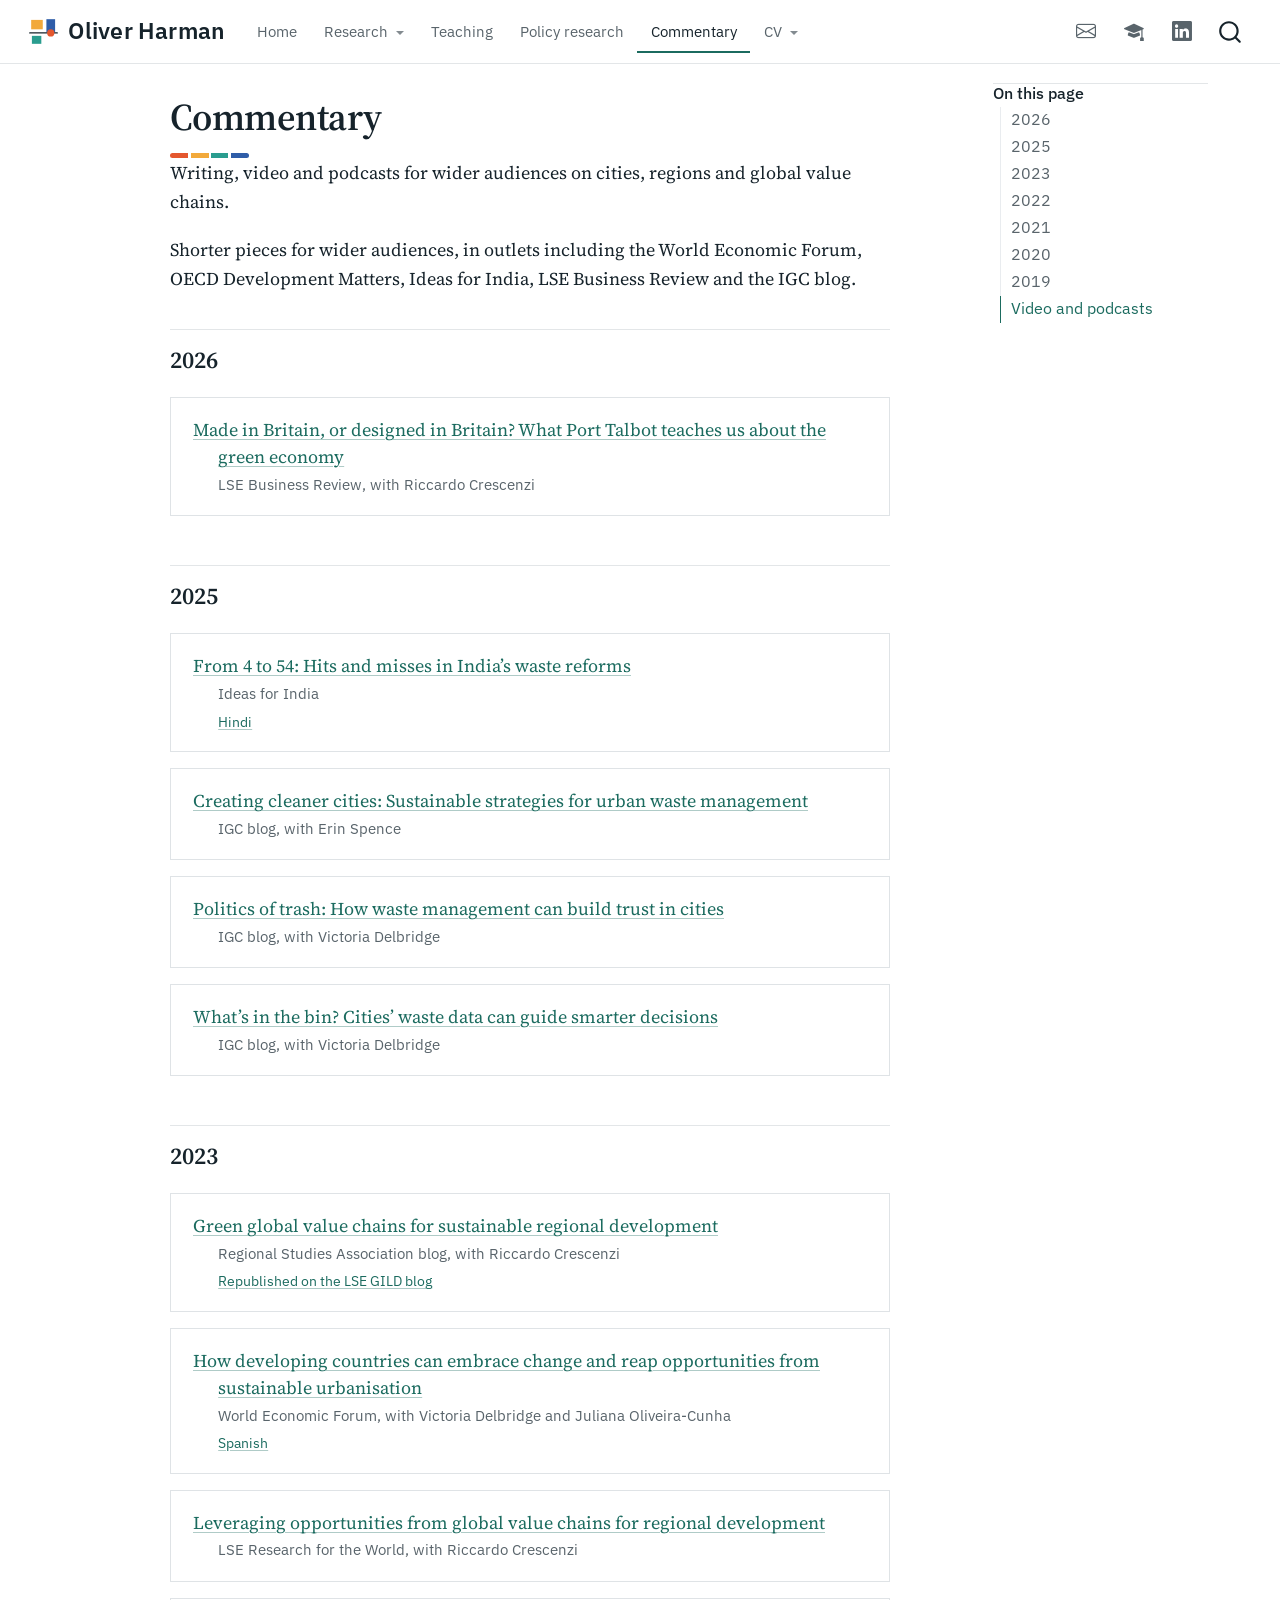
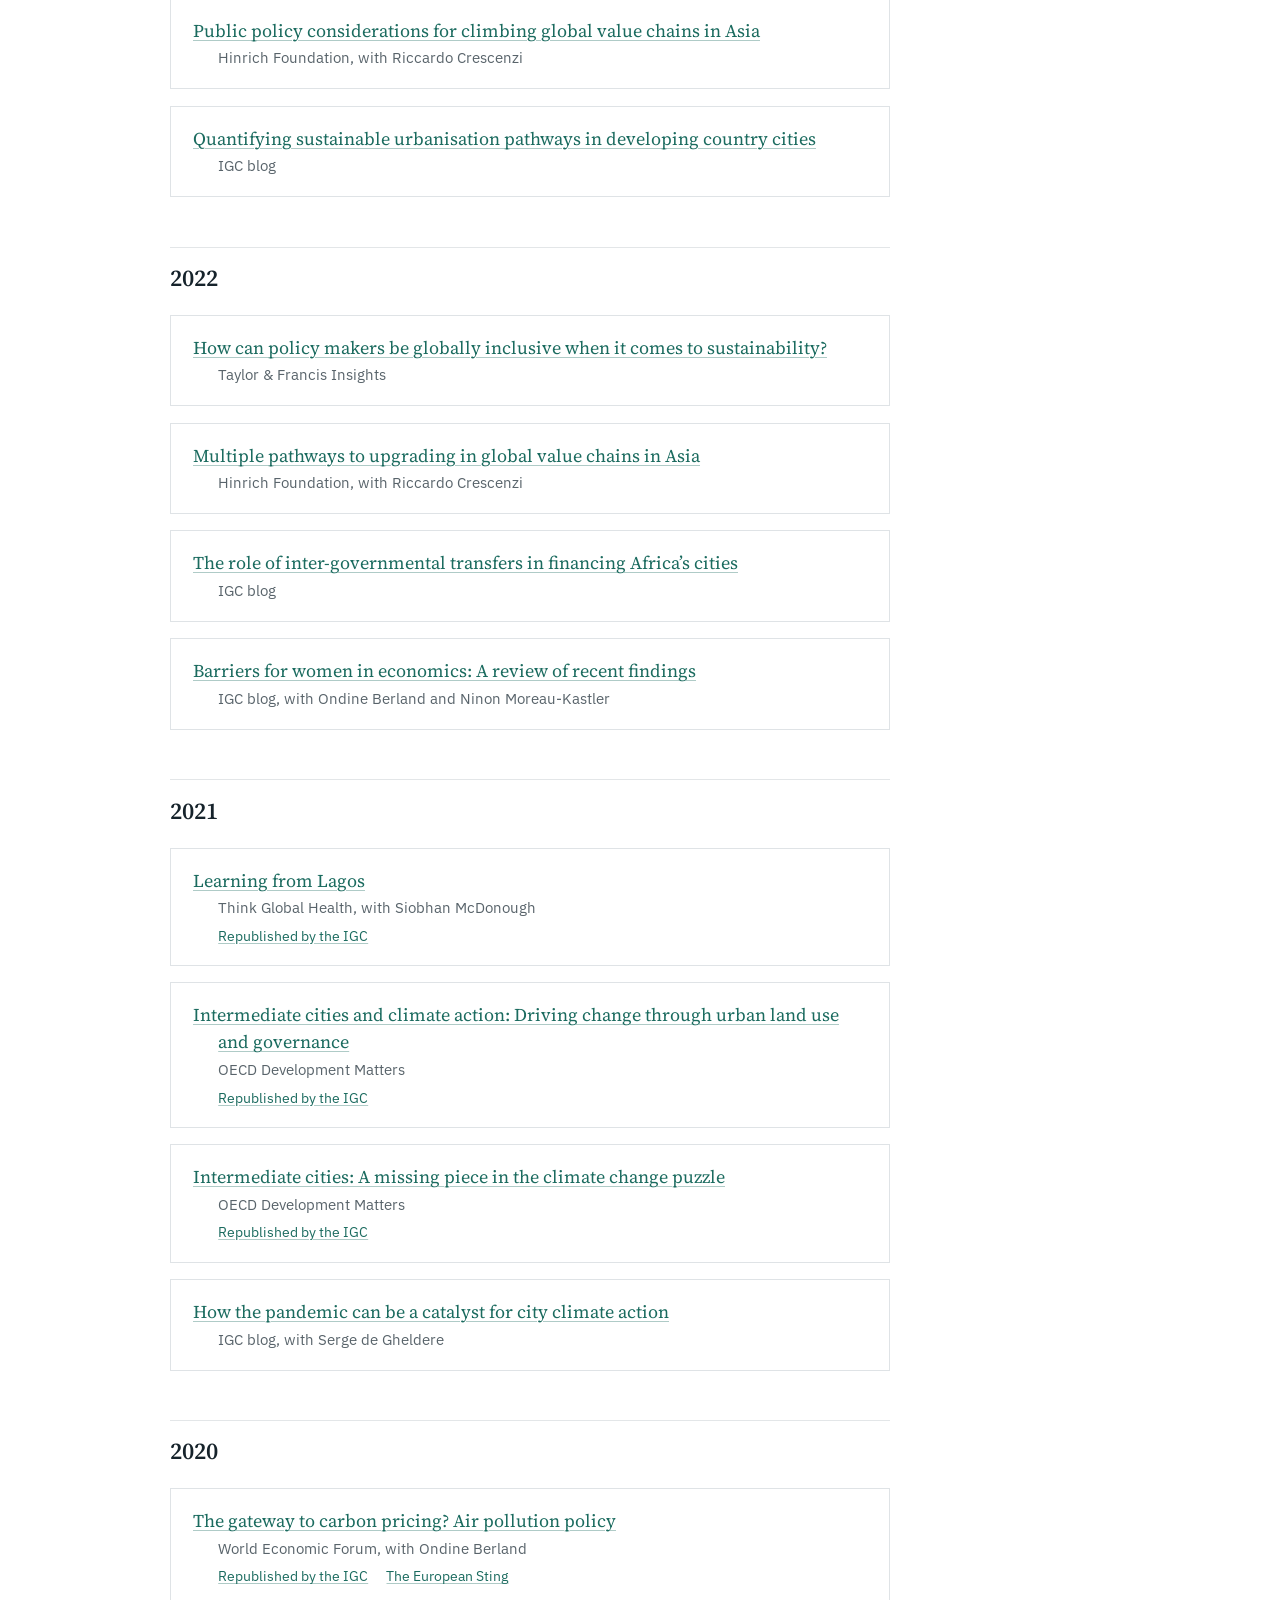
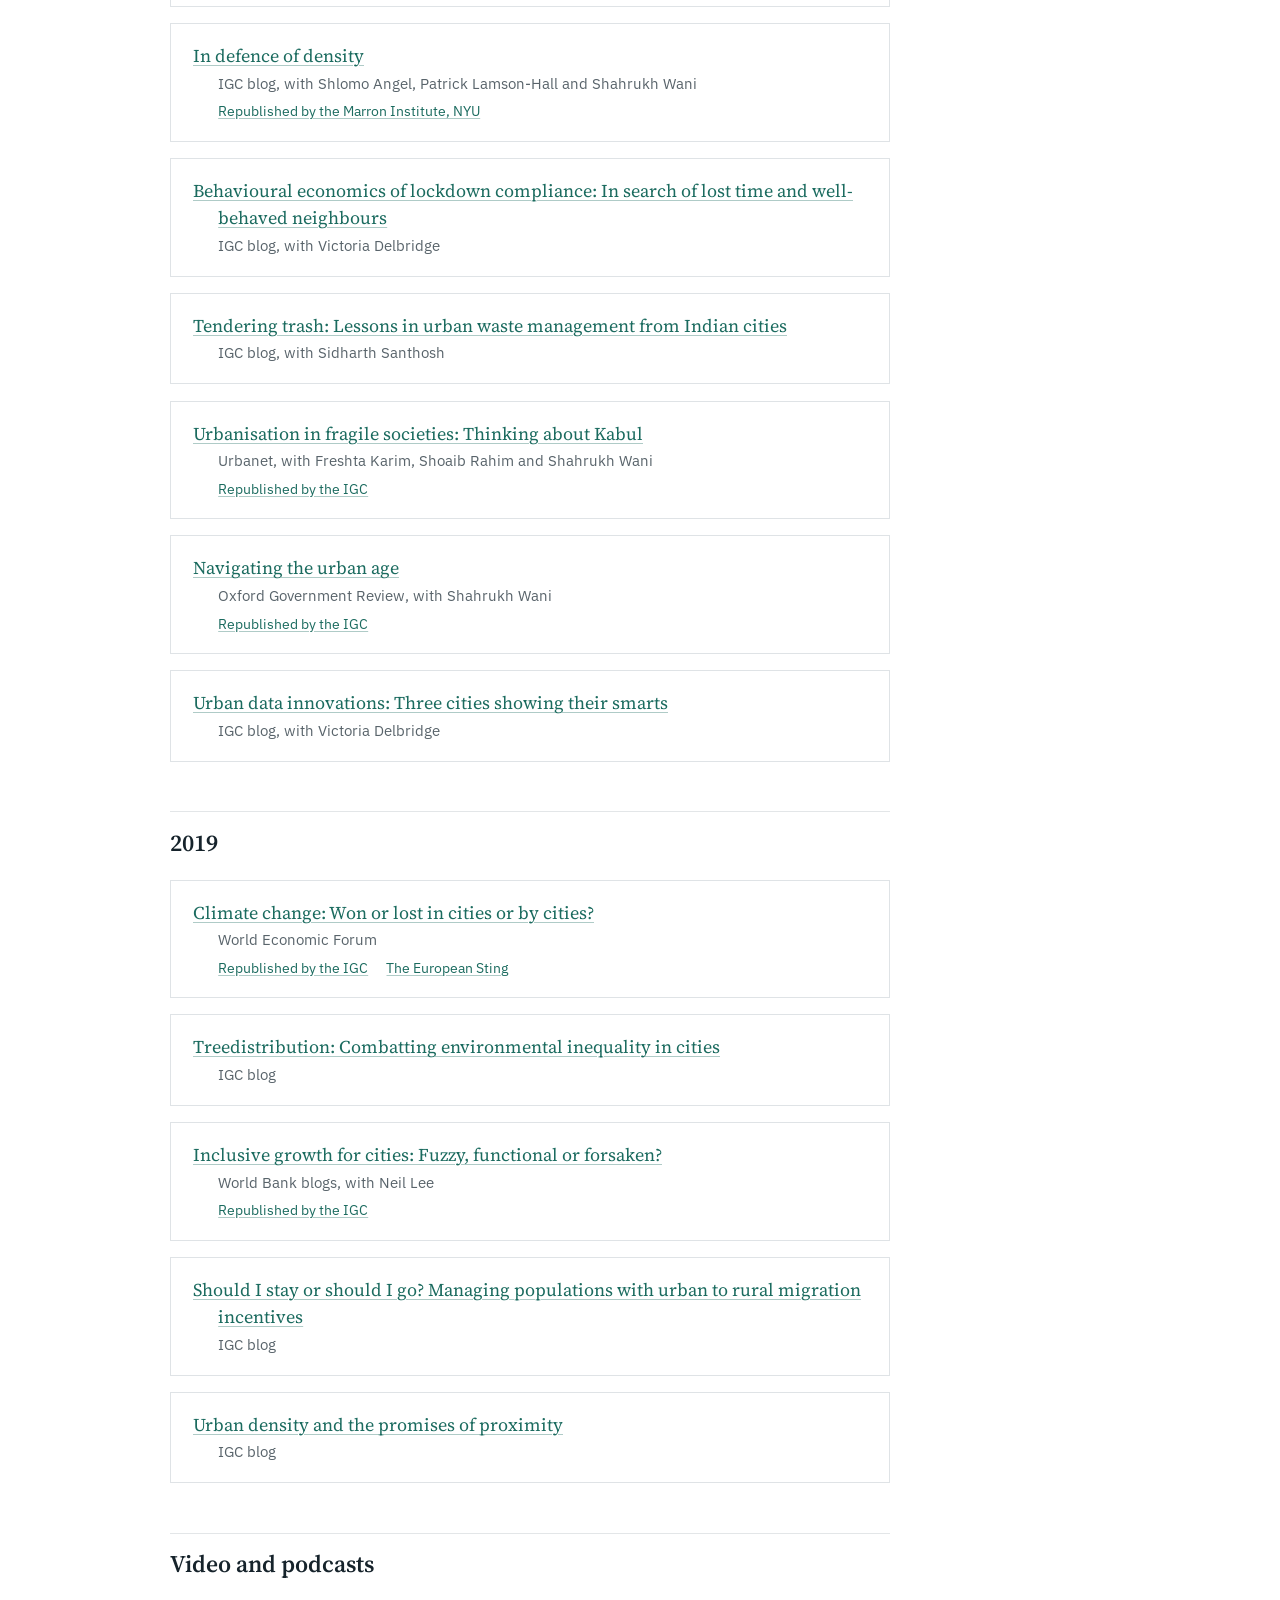
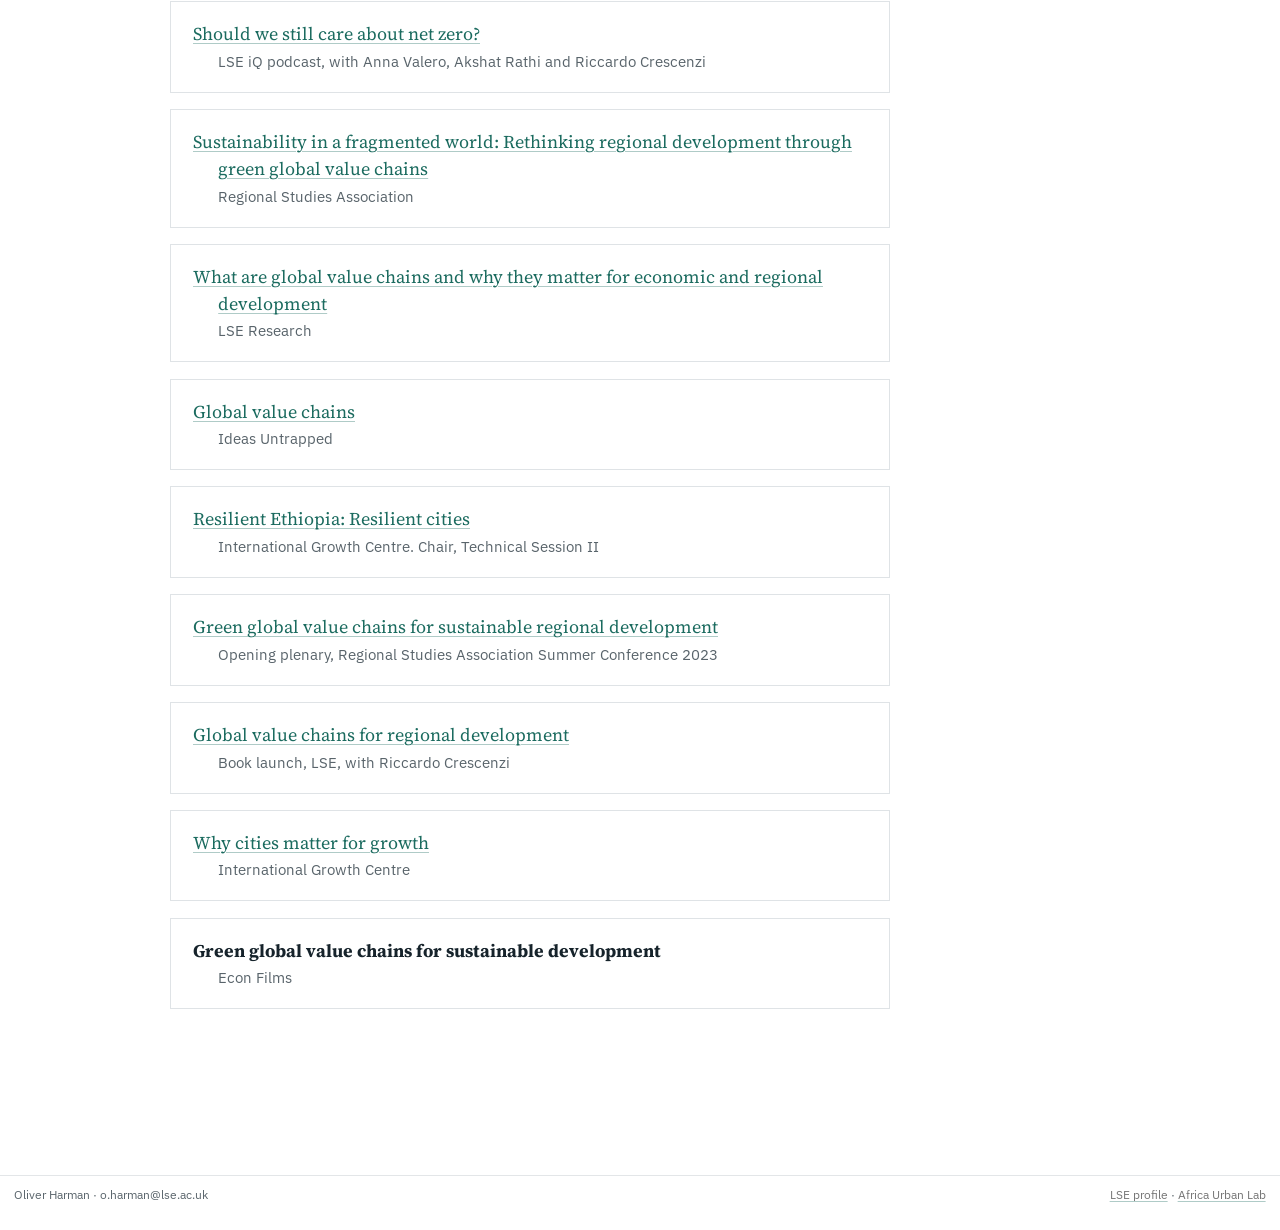
==== commit a6e00fdc: "Built site for gh-pages" ====
--- a/commentary.html
+++ b/commentary.html
@@ -46,7 +46,7 @@
 <link href="site_libs/quarto-html/quarto-syntax-highlighting-64a204ab8560d761af7679ceaba22944.css" rel="stylesheet" id="quarto-text-highlighting-styles">
 <script src="site_libs/bootstrap/bootstrap.min.js"></script>
 <link href="site_libs/bootstrap/bootstrap-icons.css" rel="stylesheet">
-<link href="site_libs/bootstrap/bootstrap-aeff4fb06119730c1aa9352ec549dc63.min.css" rel="stylesheet" append-hash="true" id="quarto-bootstrap" data-mode="light">
+<link href="site_libs/bootstrap/bootstrap-bee361dd58c5a766a2fe5d859015b74d.min.css" rel="stylesheet" append-hash="true" id="quarto-bootstrap" data-mode="light">
 <script id="quarto-search-options" type="application/json">{
   "location": "navbar",
   "copy-button": false,
@@ -109,10 +109,21 @@
     <a class="nav-link" href="./index.html"> 
 <span class="menu-text">Home</span></a>
   </li>  
-  <li class="nav-item">
-    <a class="nav-link" href="./research.html"> 
-<span class="menu-text">Research</span></a>
-  </li>  
+  <li class="nav-item dropdown ">
+    <a class="nav-link dropdown-toggle" href="#" id="nav-menu-research" role="link" data-bs-toggle="dropdown" aria-expanded="false">
+ <span class="menu-text">Research</span>
+    </a>
+    <ul class="dropdown-menu" aria-labelledby="nav-menu-research">    
+        <li>
+    <a class="dropdown-item" href="./research.html">
+ <span class="dropdown-text">Research overview</span></a>
+  </li>  
+        <li>
+    <a class="dropdown-item" href="./green-global-value-chains.html">
+ <span class="dropdown-text">Book: Green Global Value Chains</span></a>
+  </li>  
+    </ul>
+  </li>
   <li class="nav-item">
     <a class="nav-link" href="./teaching.html"> 
 <span class="menu-text">Teaching</span></a>
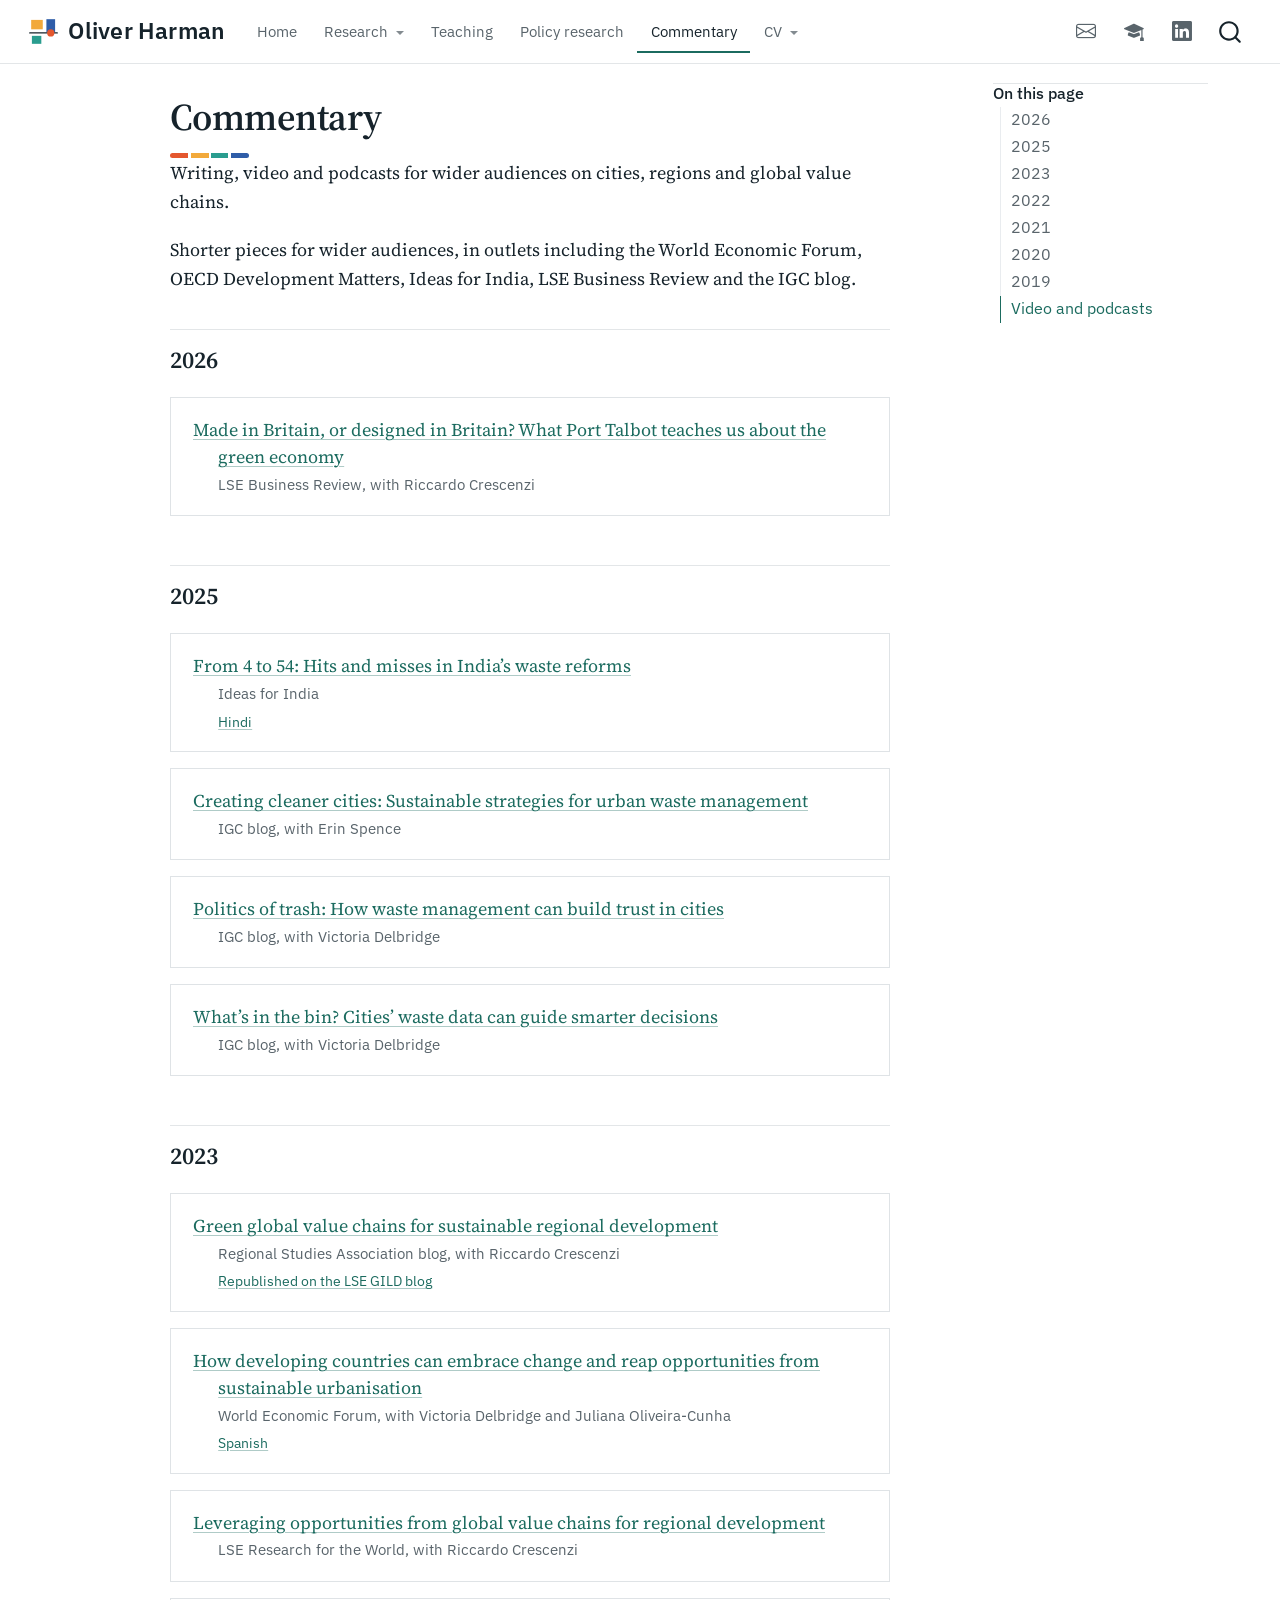
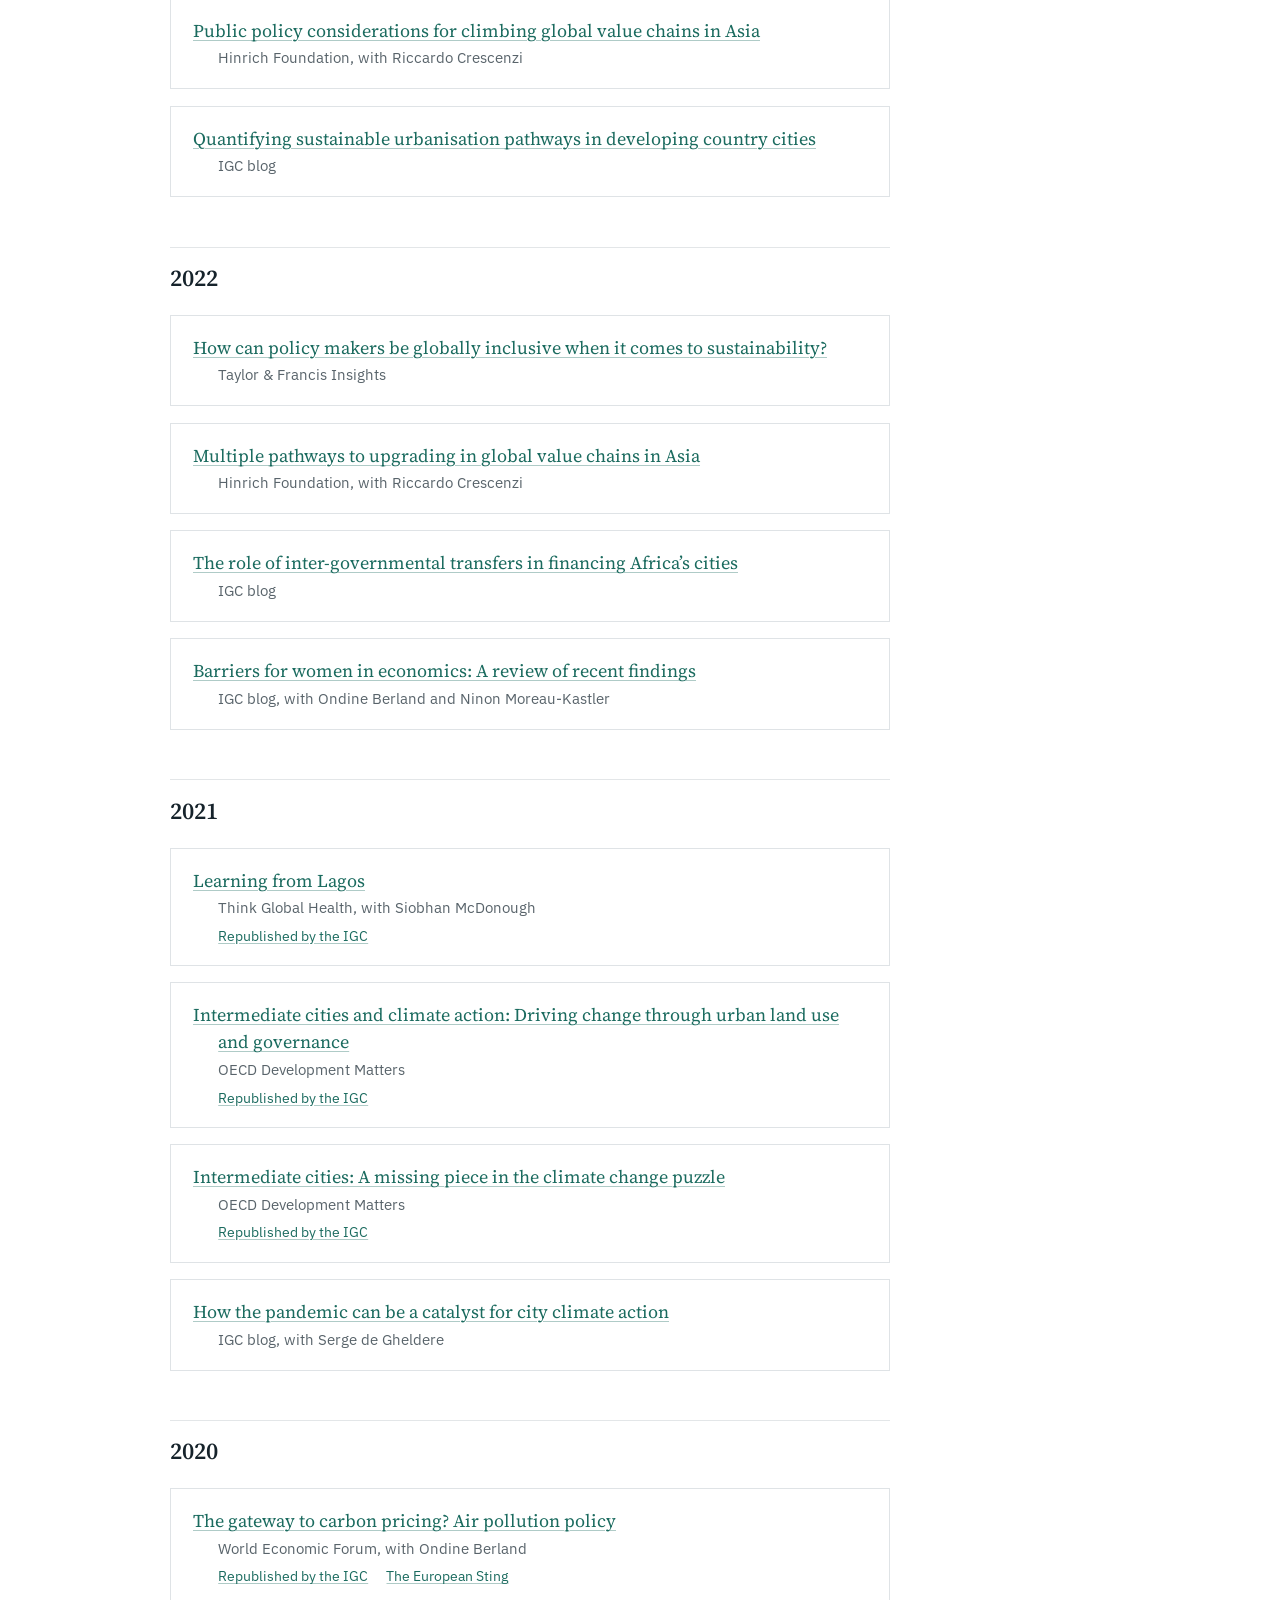
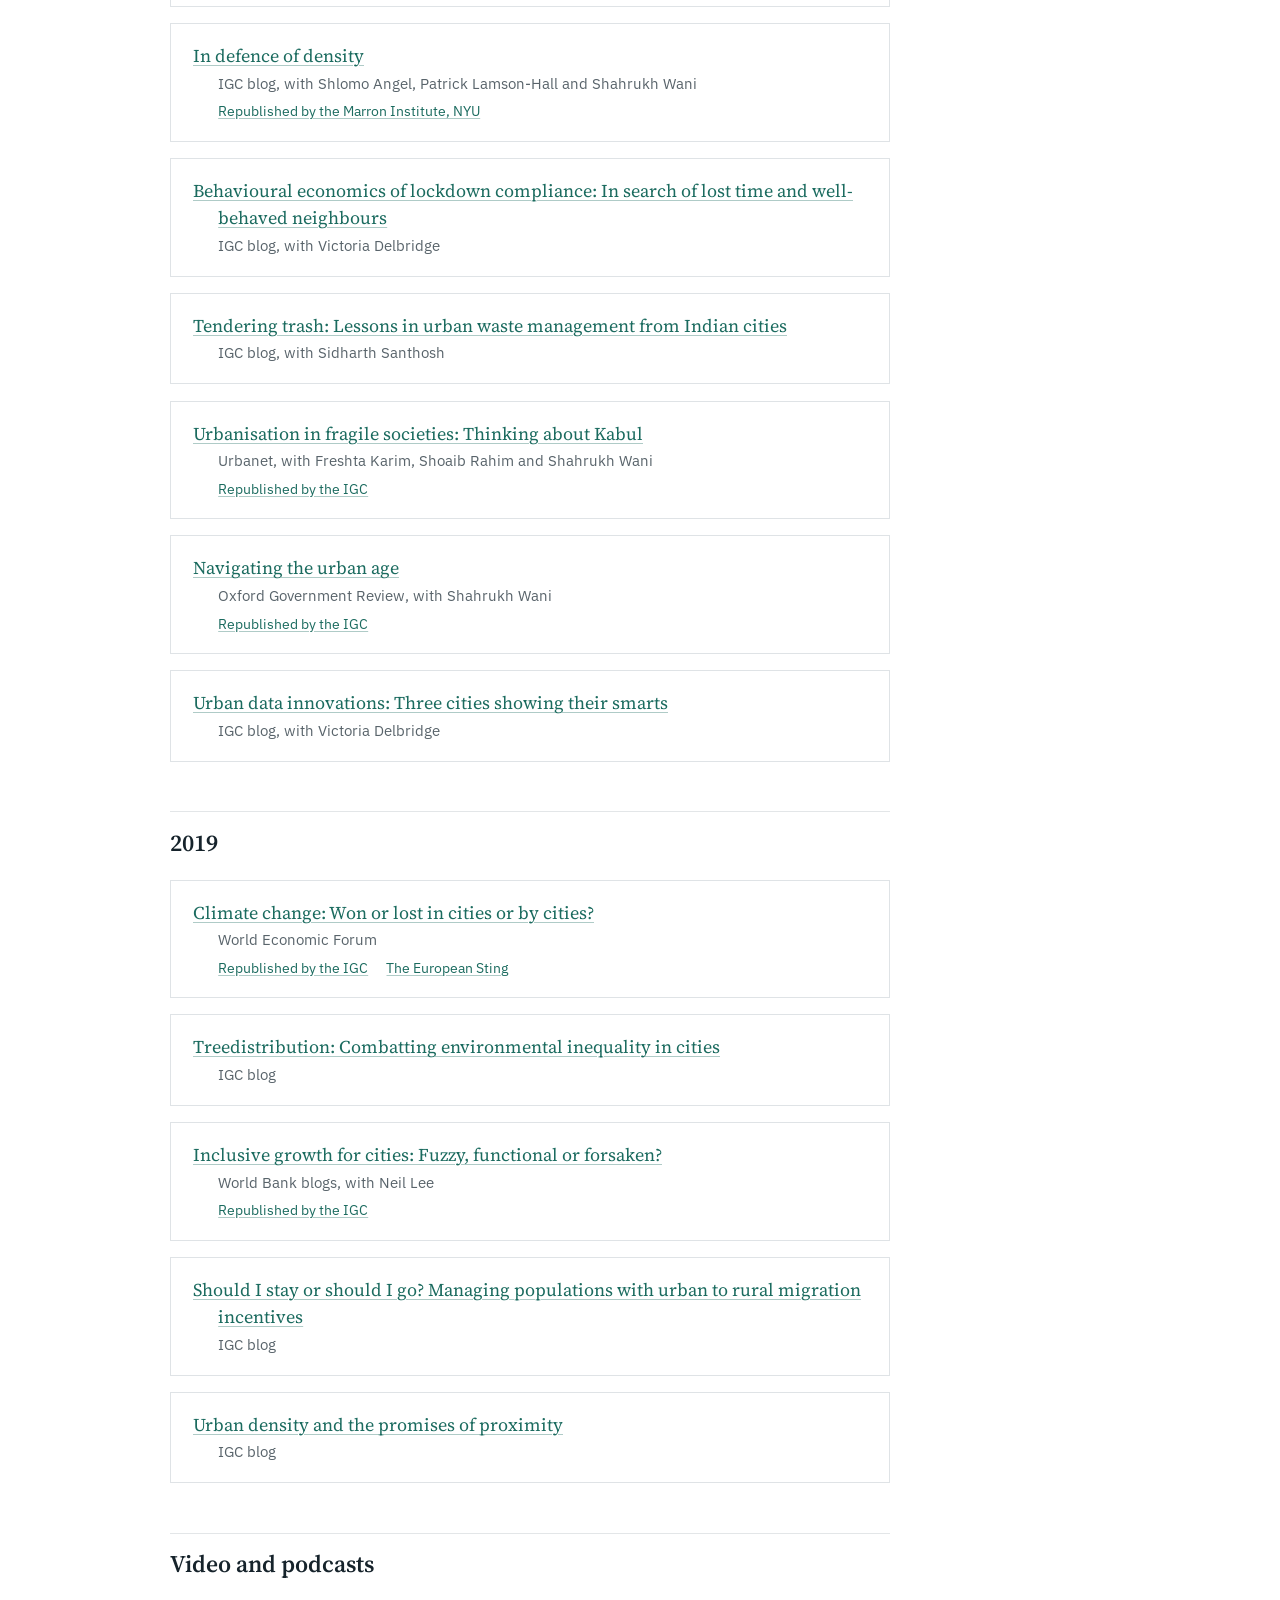
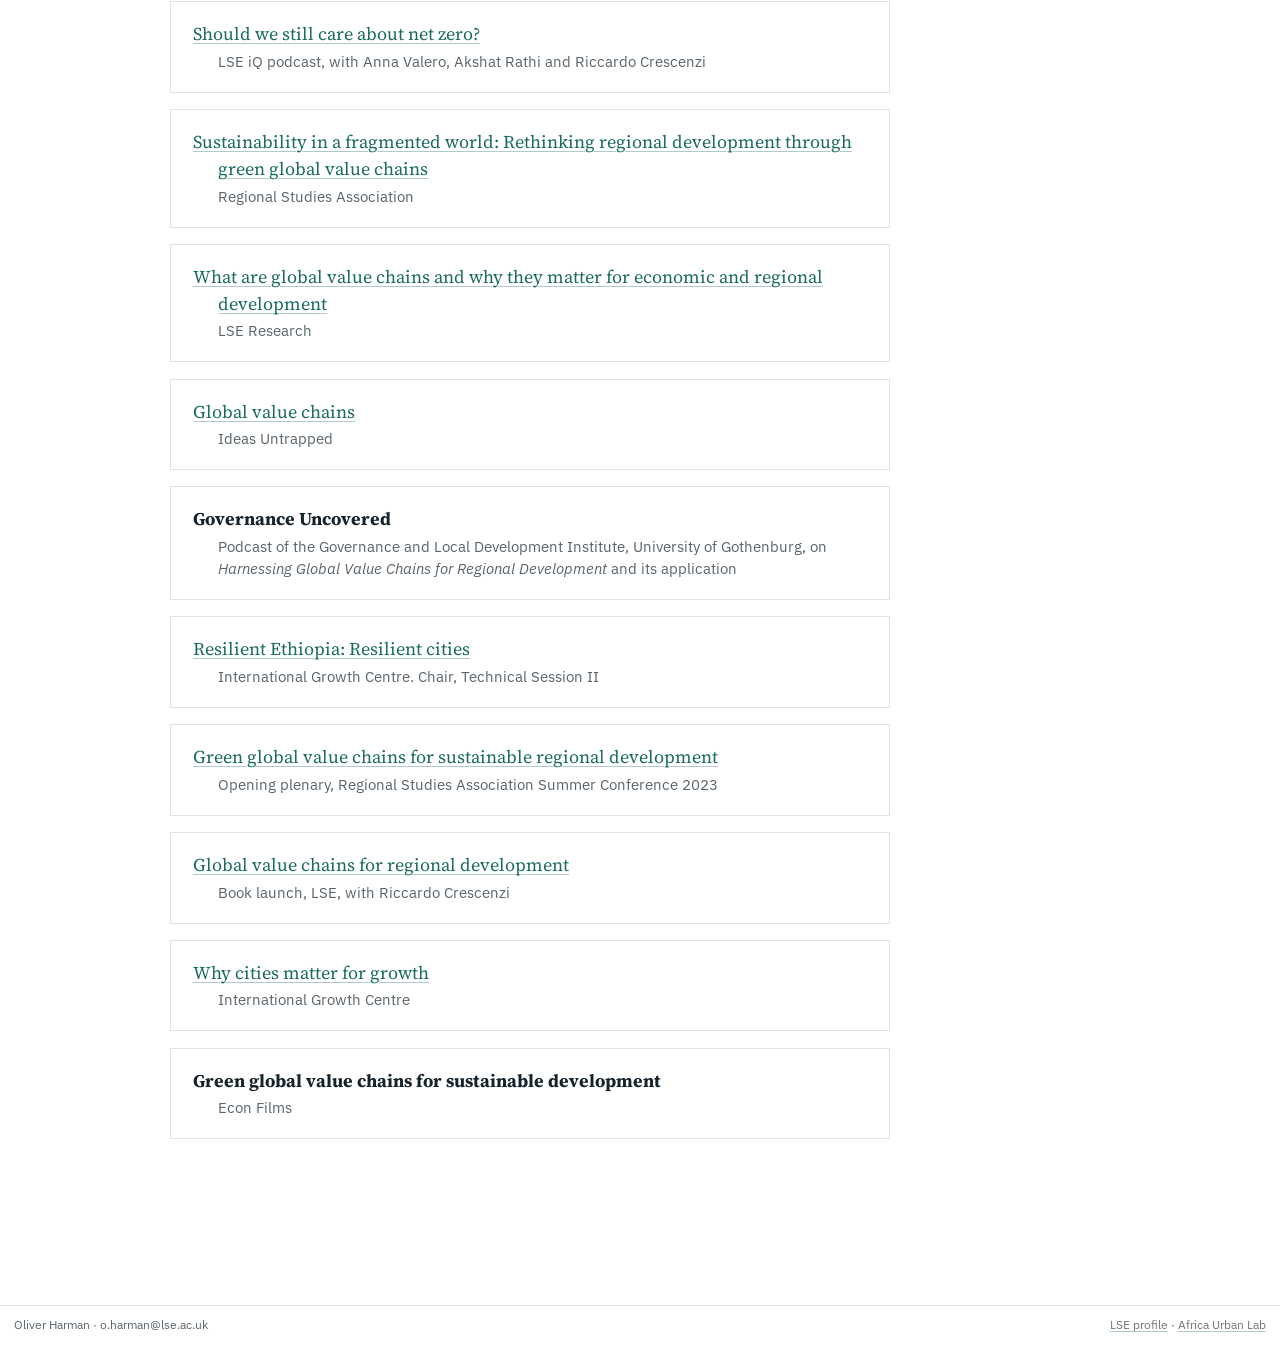
==== commit 75bcd830: "Built site for gh-pages" ====
--- a/commentary.html
+++ b/commentary.html
@@ -122,6 +122,10 @@
     <a class="dropdown-item" href="./green-global-value-chains.html">
  <span class="dropdown-text">Book: Green Global Value Chains</span></a>
   </li>  
+        <li>
+    <a class="dropdown-item" href="./harnessing-global-value-chains.html">
+ <span class="dropdown-text">Book: Harnessing Global Value Chains</span></a>
+  </li>  
     </ul>
   </li>
   <li class="nav-item">
@@ -310,6 +314,7 @@
 <li><p><strong><a href="https://www.youtube.com/watch?v=Vlg8Ty7w7tQ">Sustainability in a fragmented world: Rethinking regional development through green global value chains</a></strong> <span class="venue">Regional Studies Association</span></p></li>
 <li><p><strong><a href="https://www.youtube.com/watch?v=_sY8nbtDTTY">What are global value chains and why they matter for economic and regional development</a></strong> <span class="venue">LSE Research</span></p></li>
 <li><p><strong><a href="https://www.youtube.com/watch?v=l90ZD9Hg0Yw">Global value chains</a></strong> <span class="venue">Ideas Untrapped</span></p></li>
+<li><p><strong>Governance Uncovered</strong> <span class="venue">Podcast of the Governance and Local Development Institute, University of Gothenburg, on <em>Harnessing Global Value Chains for Regional Development</em> and its application</span></p></li>
 <li><p><strong><a href="https://www.youtube.com/watch?v=X0LCDXsA8qc">Resilient Ethiopia: Resilient cities</a></strong> <span class="venue">International Growth Centre. Chair, Technical Session II</span></p></li>
 <li><p><strong><a href="https://www.youtube.com/watch?v=sNRER6fGE9c">Green global value chains for sustainable regional development</a></strong> <span class="venue">Opening plenary, Regional Studies Association Summer Conference 2023</span></p></li>
 <li><p><strong><a href="https://www.youtube.com/watch?v=fIFIfQ4JgoQ">Global value chains for regional development</a></strong> <span class="venue">Book launch, LSE, with Riccardo Crescenzi</span></p></li>
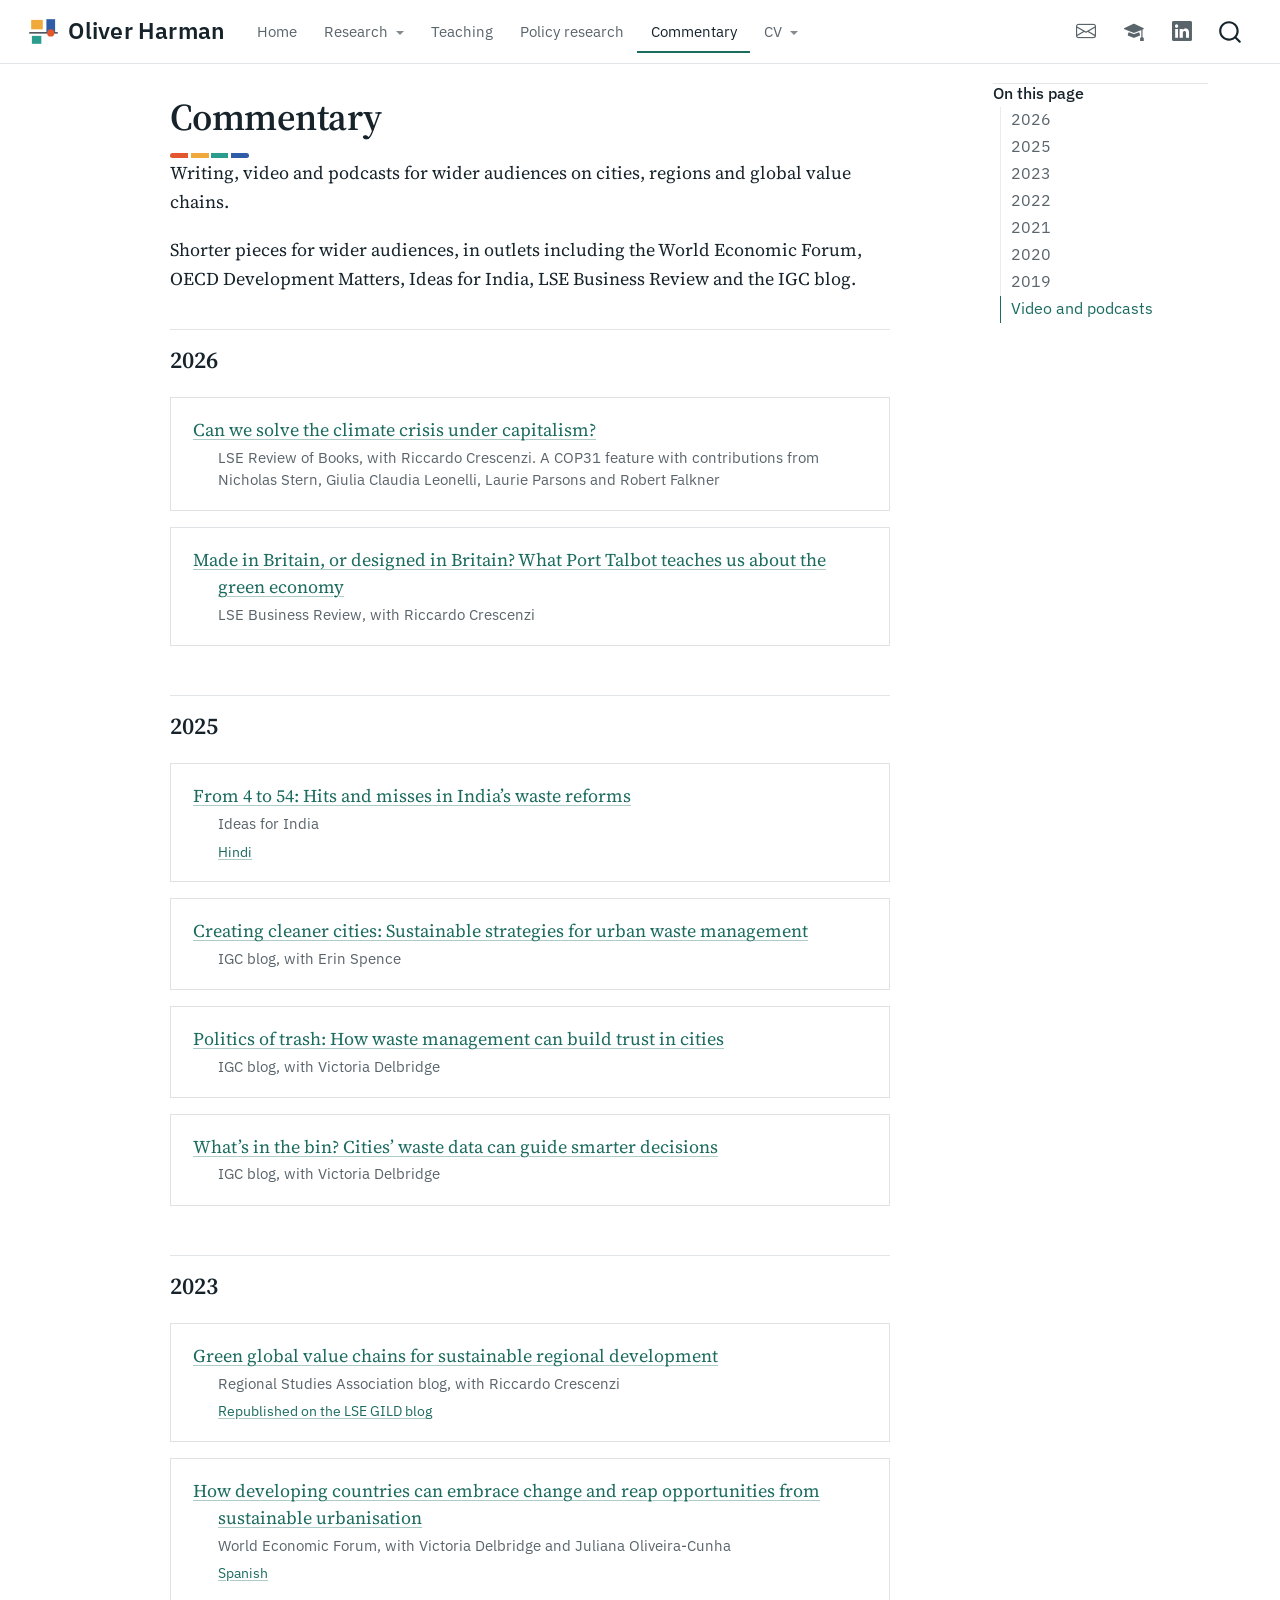
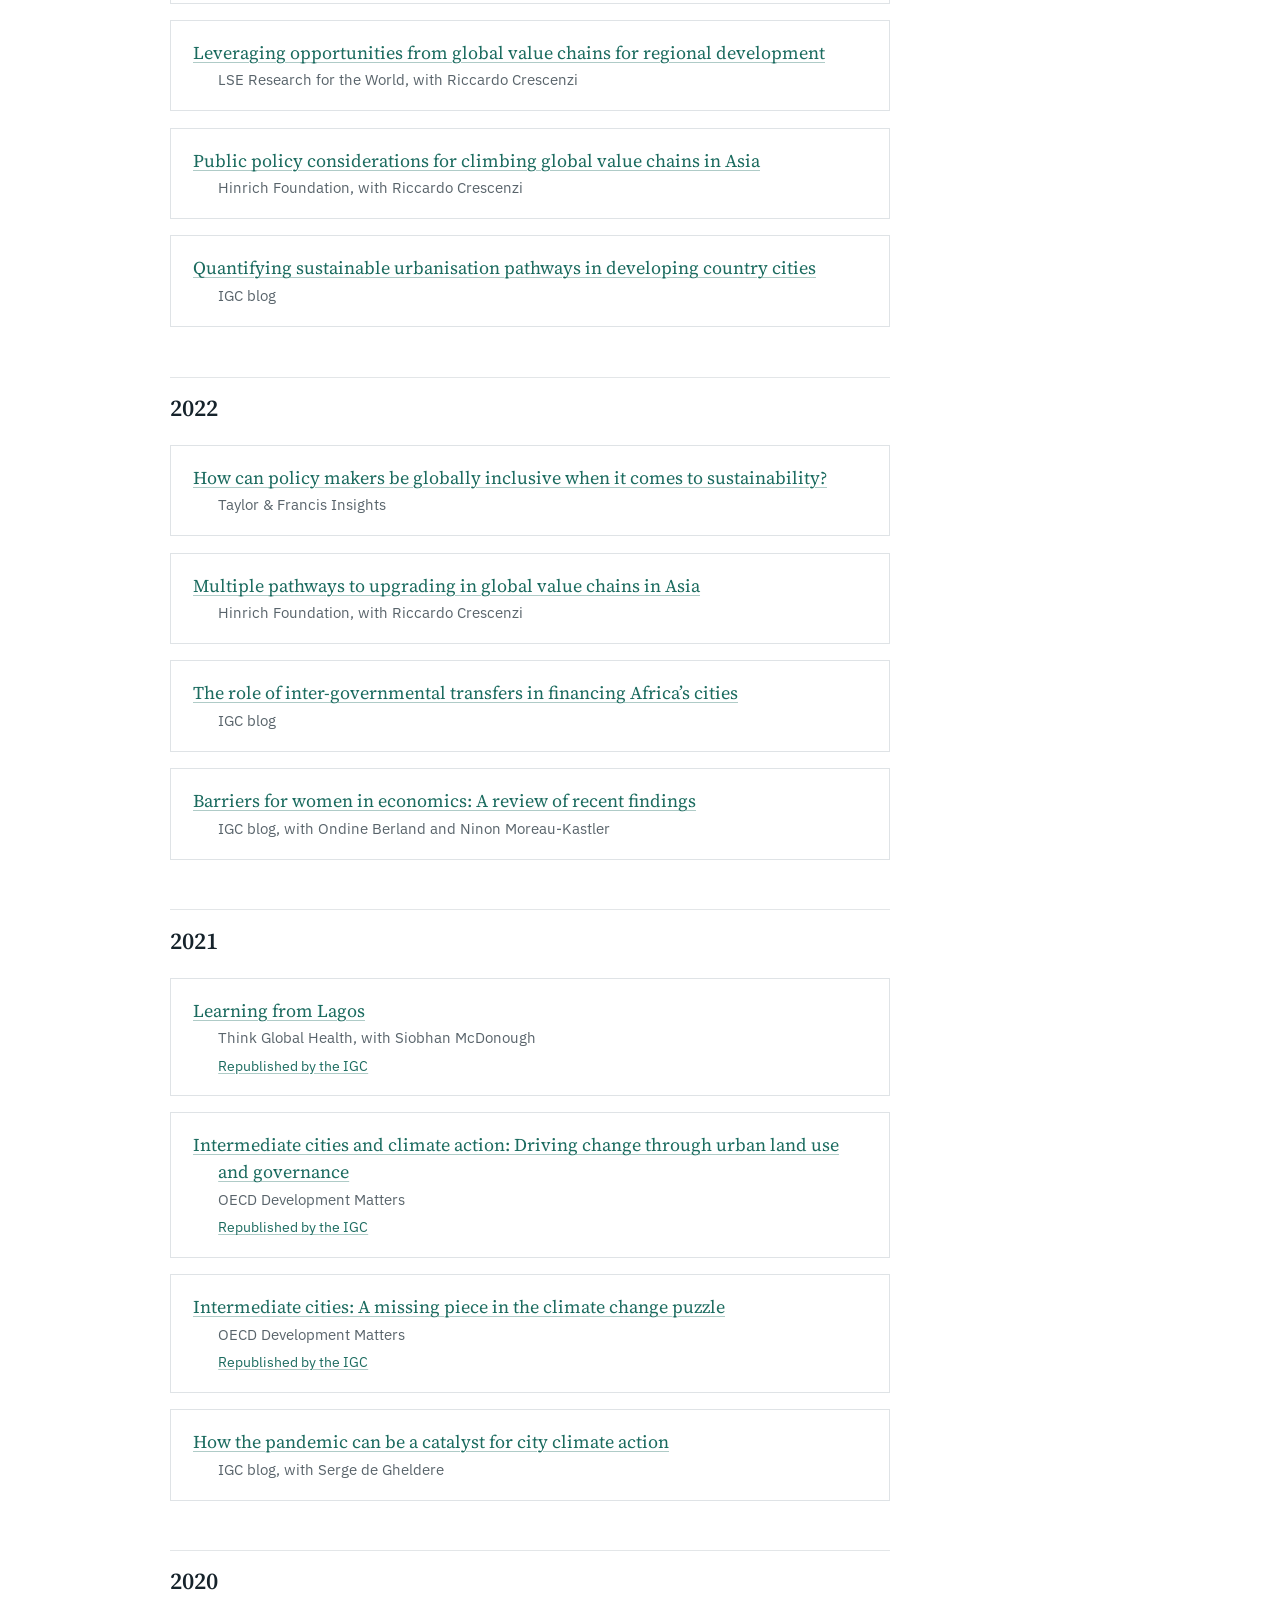
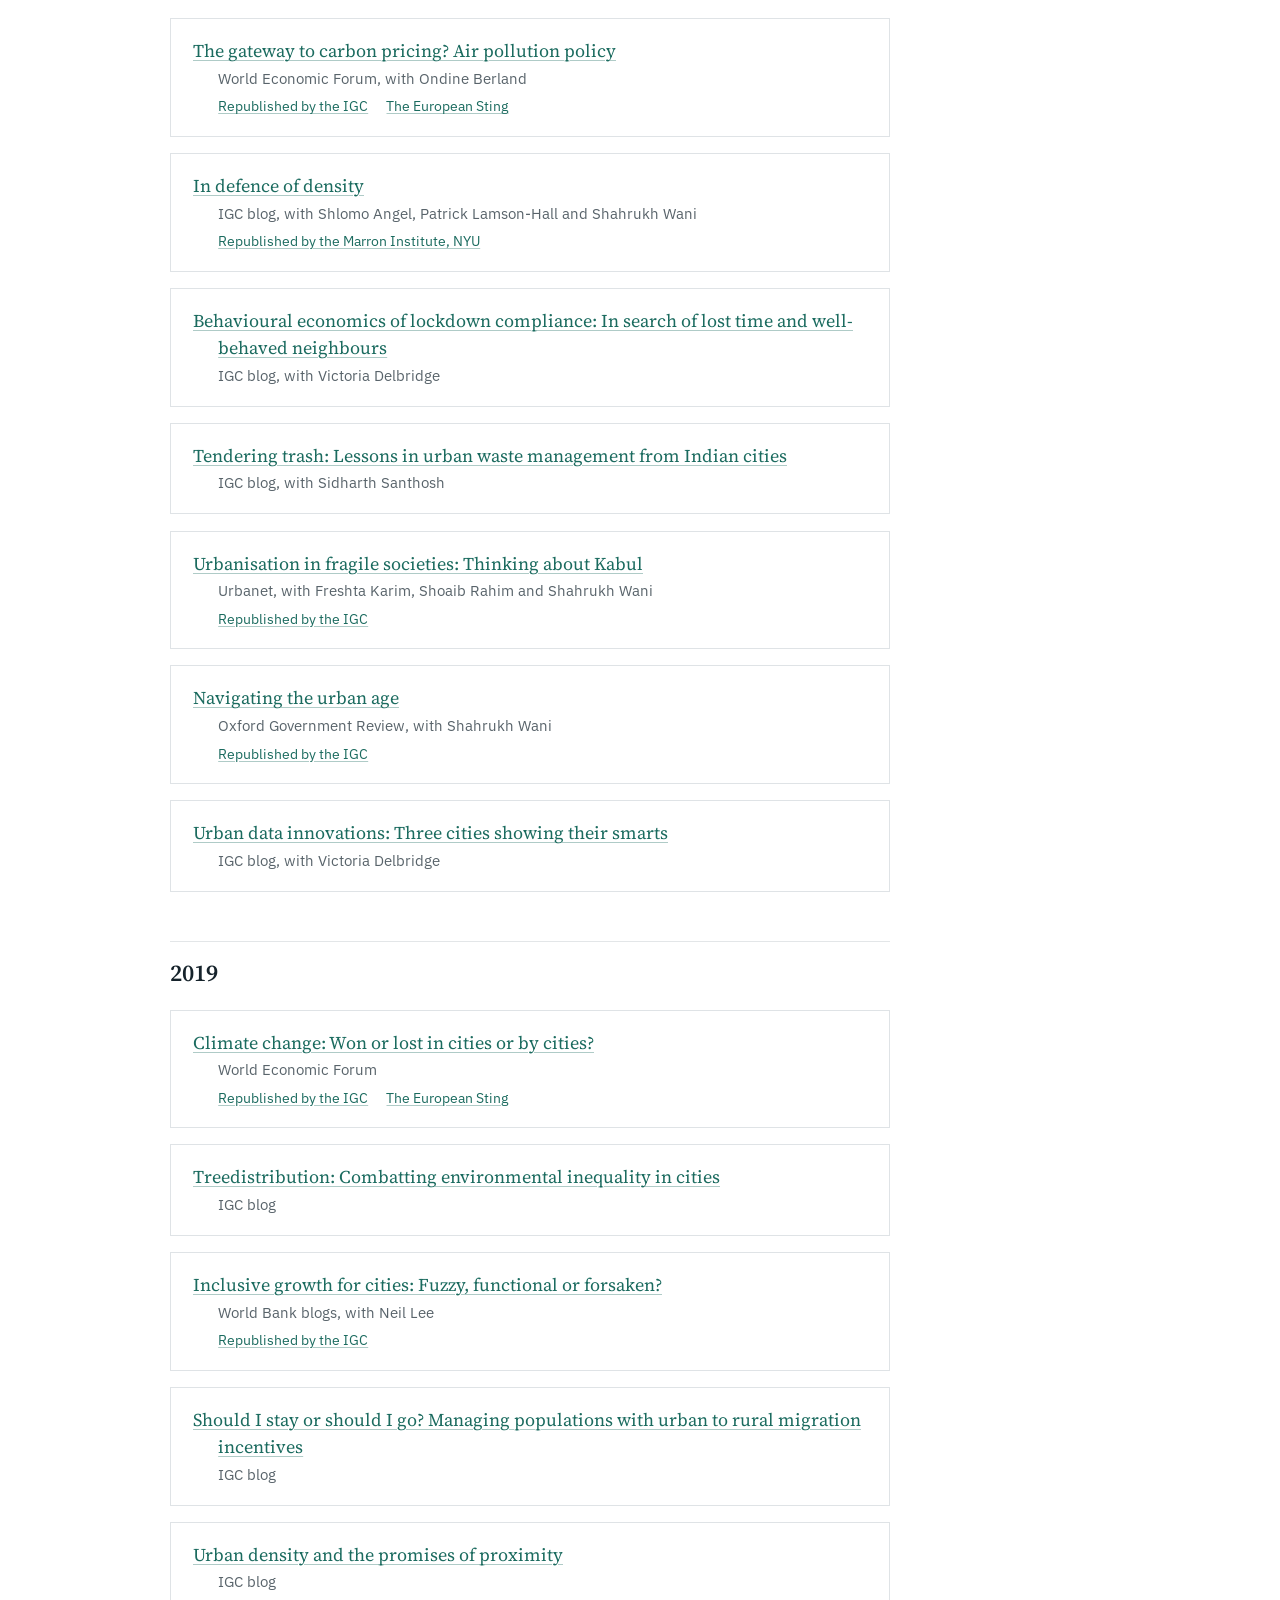
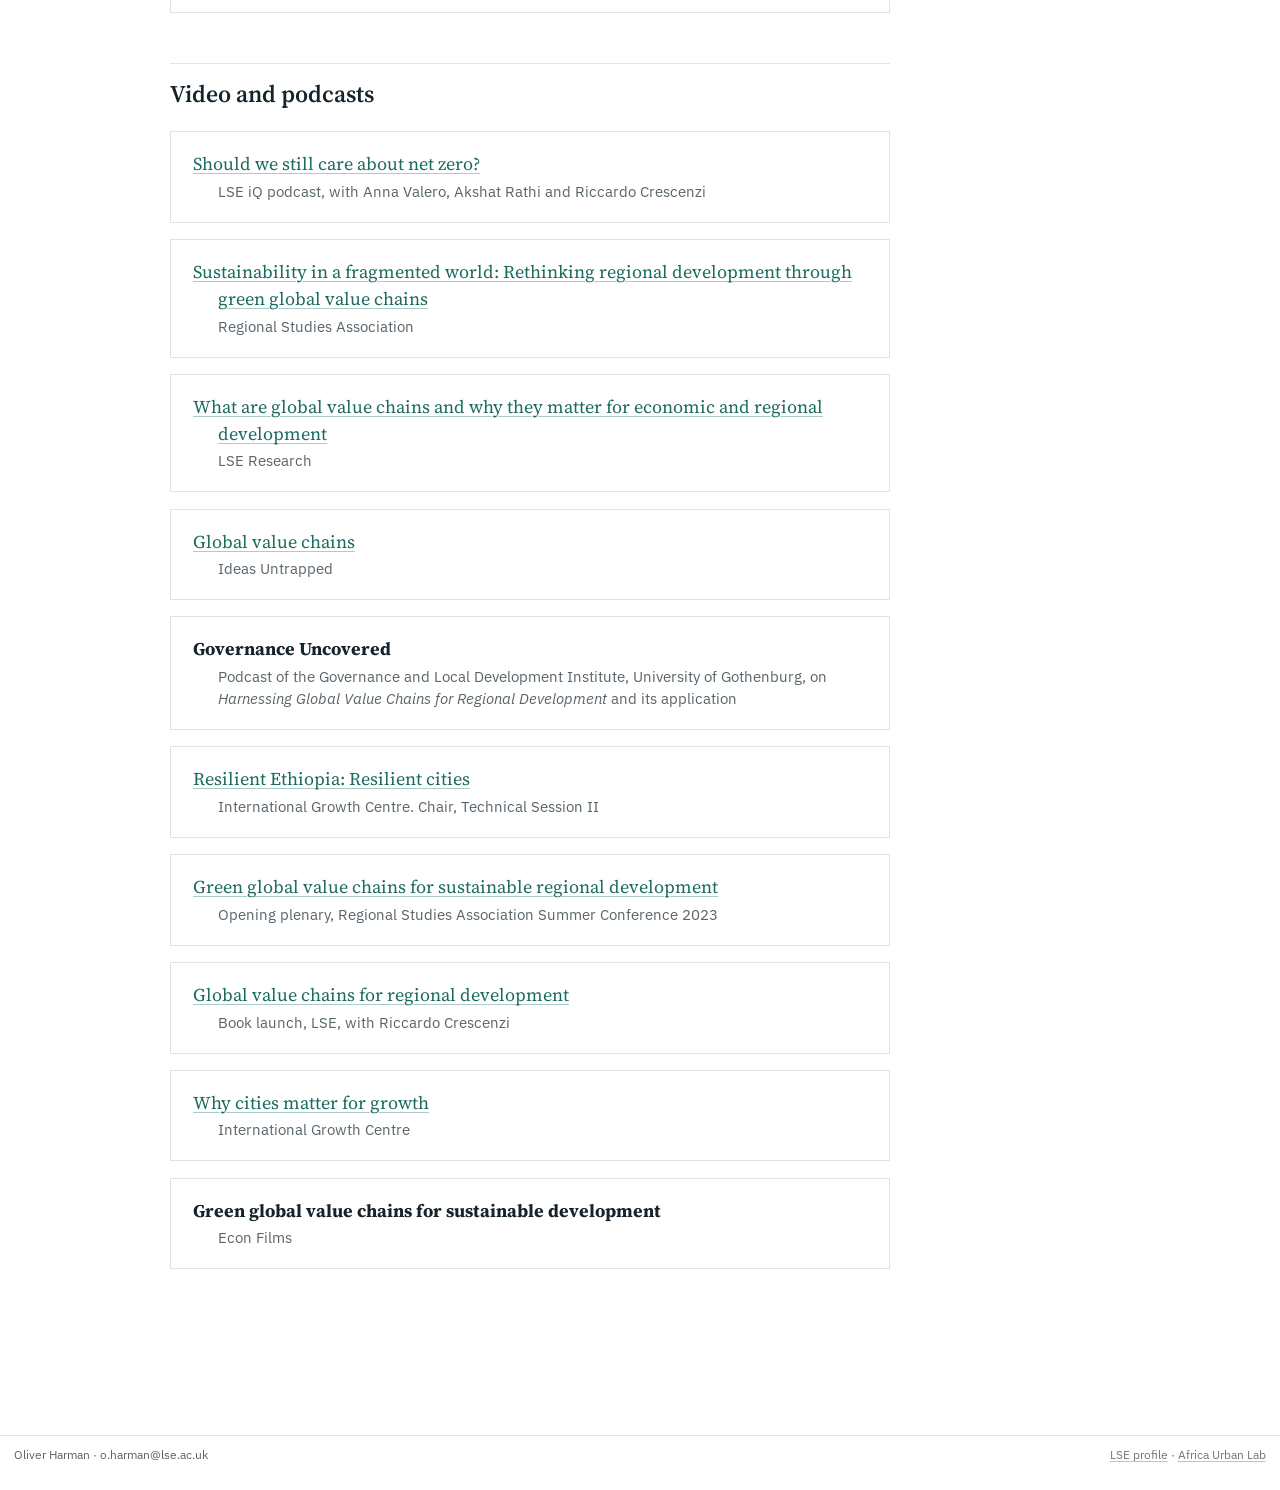
==== commit a49ecd31: "Built site for gh-pages" ====
--- a/commentary.html
+++ b/commentary.html
@@ -46,7 +46,7 @@
 <link href="site_libs/quarto-html/quarto-syntax-highlighting-64a204ab8560d761af7679ceaba22944.css" rel="stylesheet" id="quarto-text-highlighting-styles">
 <script src="site_libs/bootstrap/bootstrap.min.js"></script>
 <link href="site_libs/bootstrap/bootstrap-icons.css" rel="stylesheet">
-<link href="site_libs/bootstrap/bootstrap-bee361dd58c5a766a2fe5d859015b74d.min.css" rel="stylesheet" append-hash="true" id="quarto-bootstrap" data-mode="light">
+<link href="site_libs/bootstrap/bootstrap-cc58427bfe1f40533ad31785c9c80ab6.min.css" rel="stylesheet" append-hash="true" id="quarto-bootstrap" data-mode="light">
 <script id="quarto-search-options" type="application/json">{
   "location": "navbar",
   "copy-button": false,
@@ -231,7 +231,8 @@
 <h2 data-anchor-id="section">2026</h2>
 <div class="pubs">
 <ul>
-<li><strong><a href="https://blogs.lse.ac.uk/businessreview/2026/06/13/made-in-britain-or-designed-in-britain-what-port-talbot-teaches-us-about-the-green-economy/">Made in Britain, or designed in Britain? What Port Talbot teaches us about the green economy</a></strong> <span class="venue">LSE Business Review, with Riccardo Crescenzi</span></li>
+<li><p><strong><a href="https://blogs.lse.ac.uk/lsereviewofbooks/2026/11/09/cop-31-can-we-solve-the-climate-crisis-under-capitalism-nick-stern-robert-falkner-giulia-leonelli-laurie-parsons-riccardo-crescenzi-oliver-harman/">Can we solve the climate crisis under capitalism?</a></strong> <span class="venue">LSE Review of Books, with Riccardo Crescenzi. A COP31 feature with contributions from Nicholas Stern, Giulia Claudia Leonelli, Laurie Parsons and Robert Falkner</span></p></li>
+<li><p><strong><a href="https://blogs.lse.ac.uk/businessreview/2026/06/13/made-in-britain-or-designed-in-britain-what-port-talbot-teaches-us-about-the-green-economy/">Made in Britain, or designed in Britain? What Port Talbot teaches us about the green economy</a></strong> <span class="venue">LSE Business Review, with Riccardo Crescenzi</span></p></li>
 </ul>
 </div>
 </section>
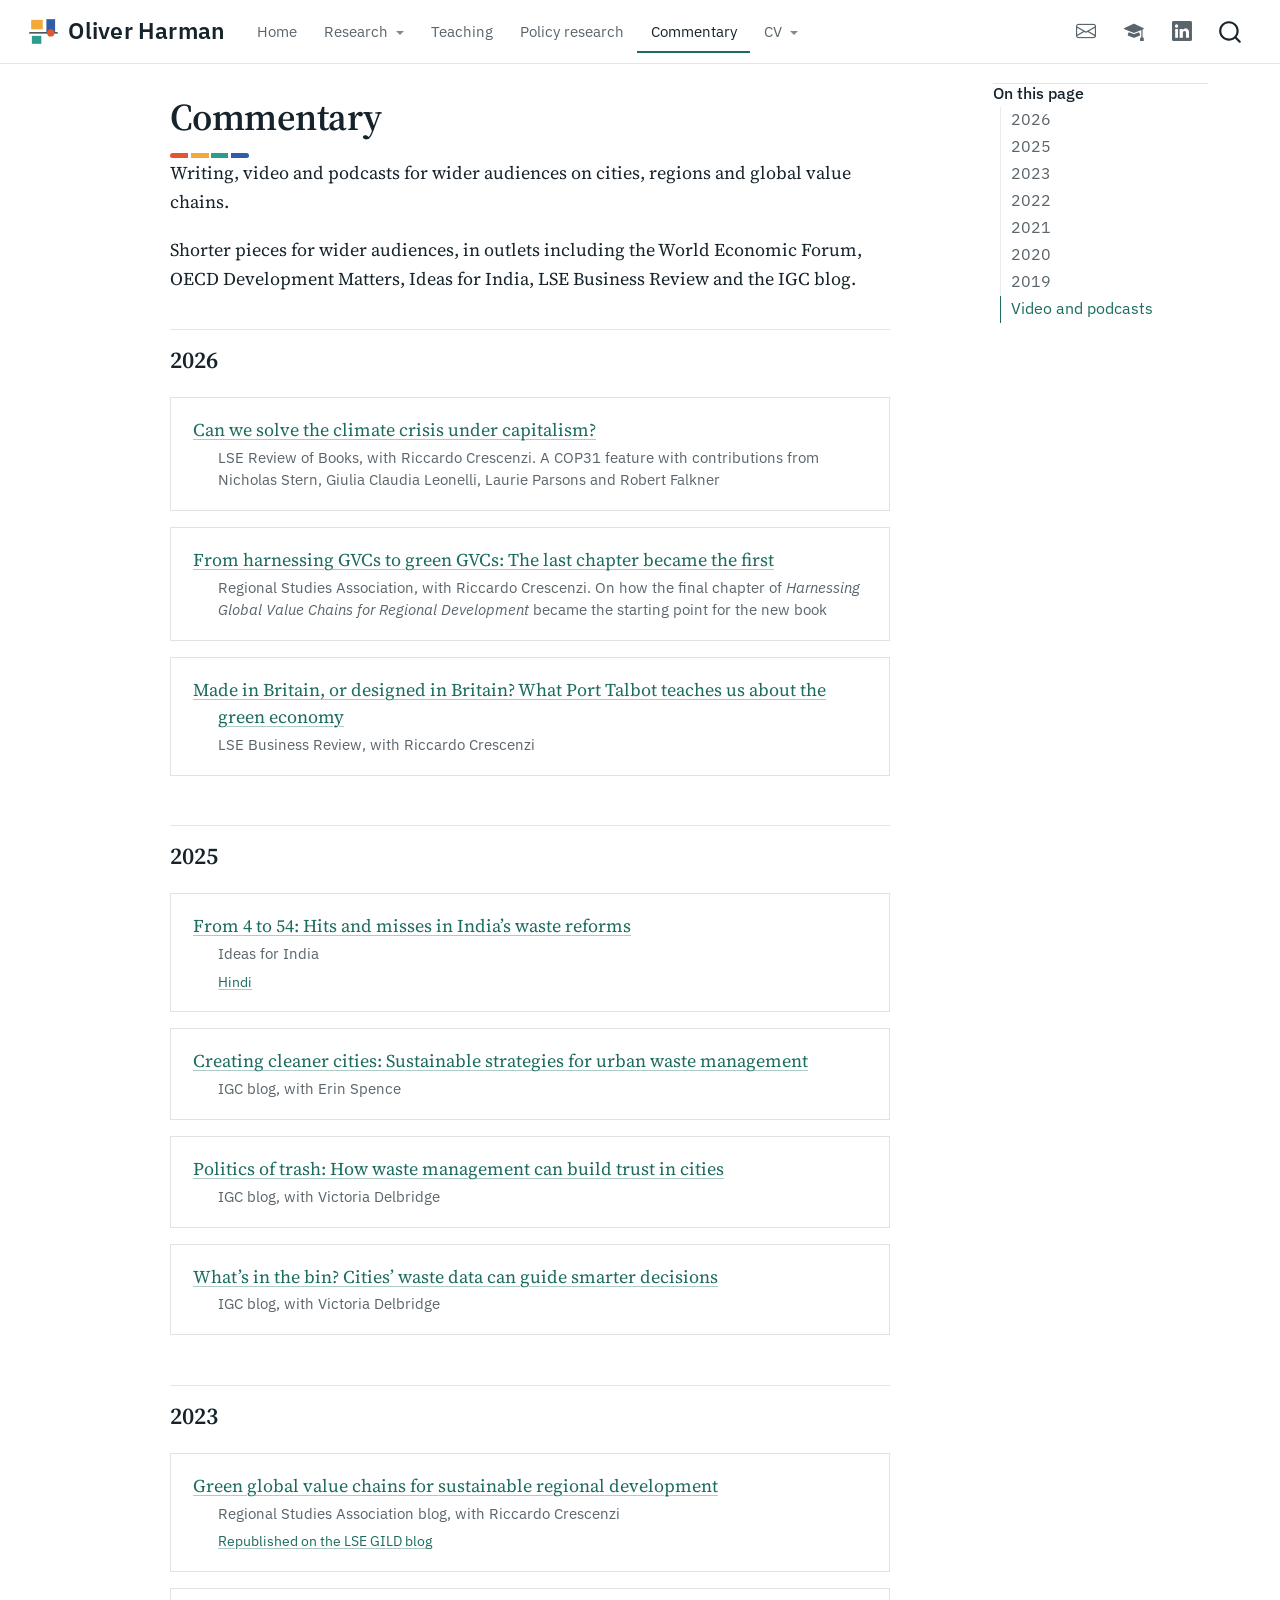
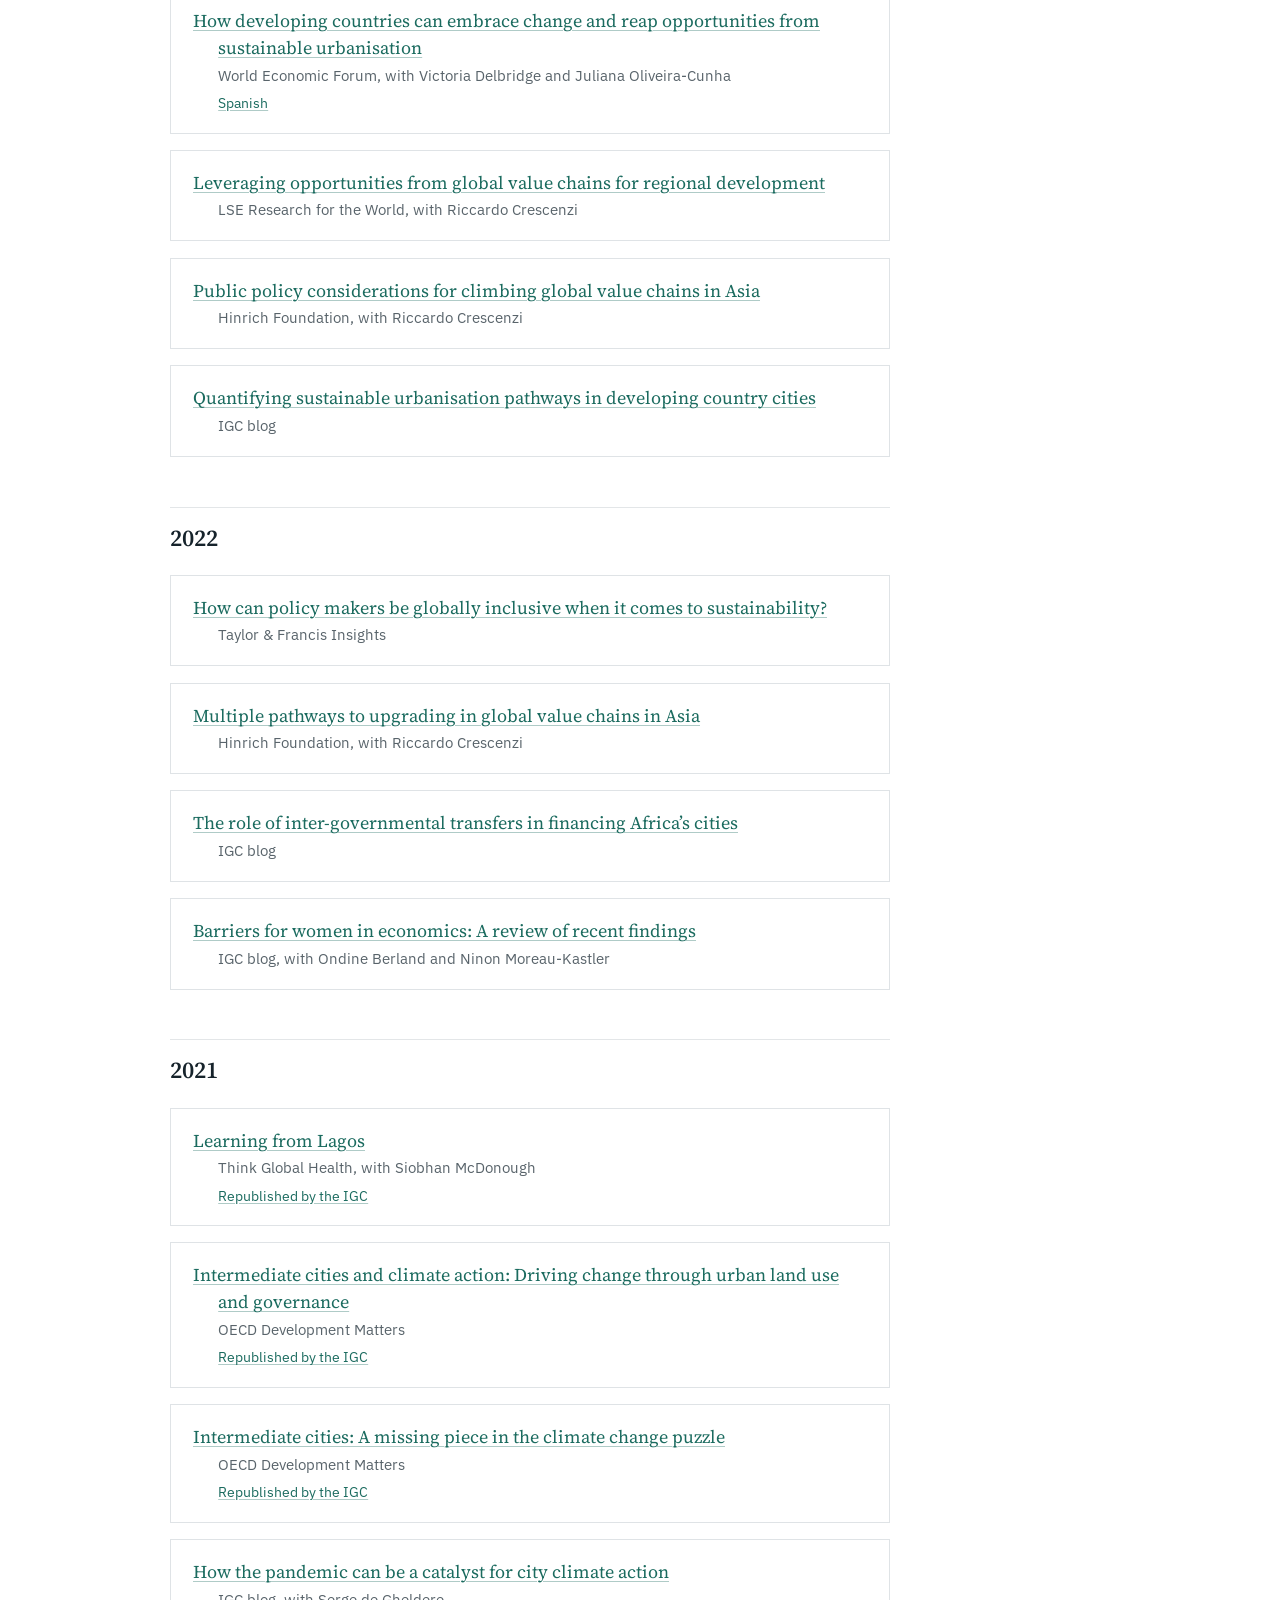
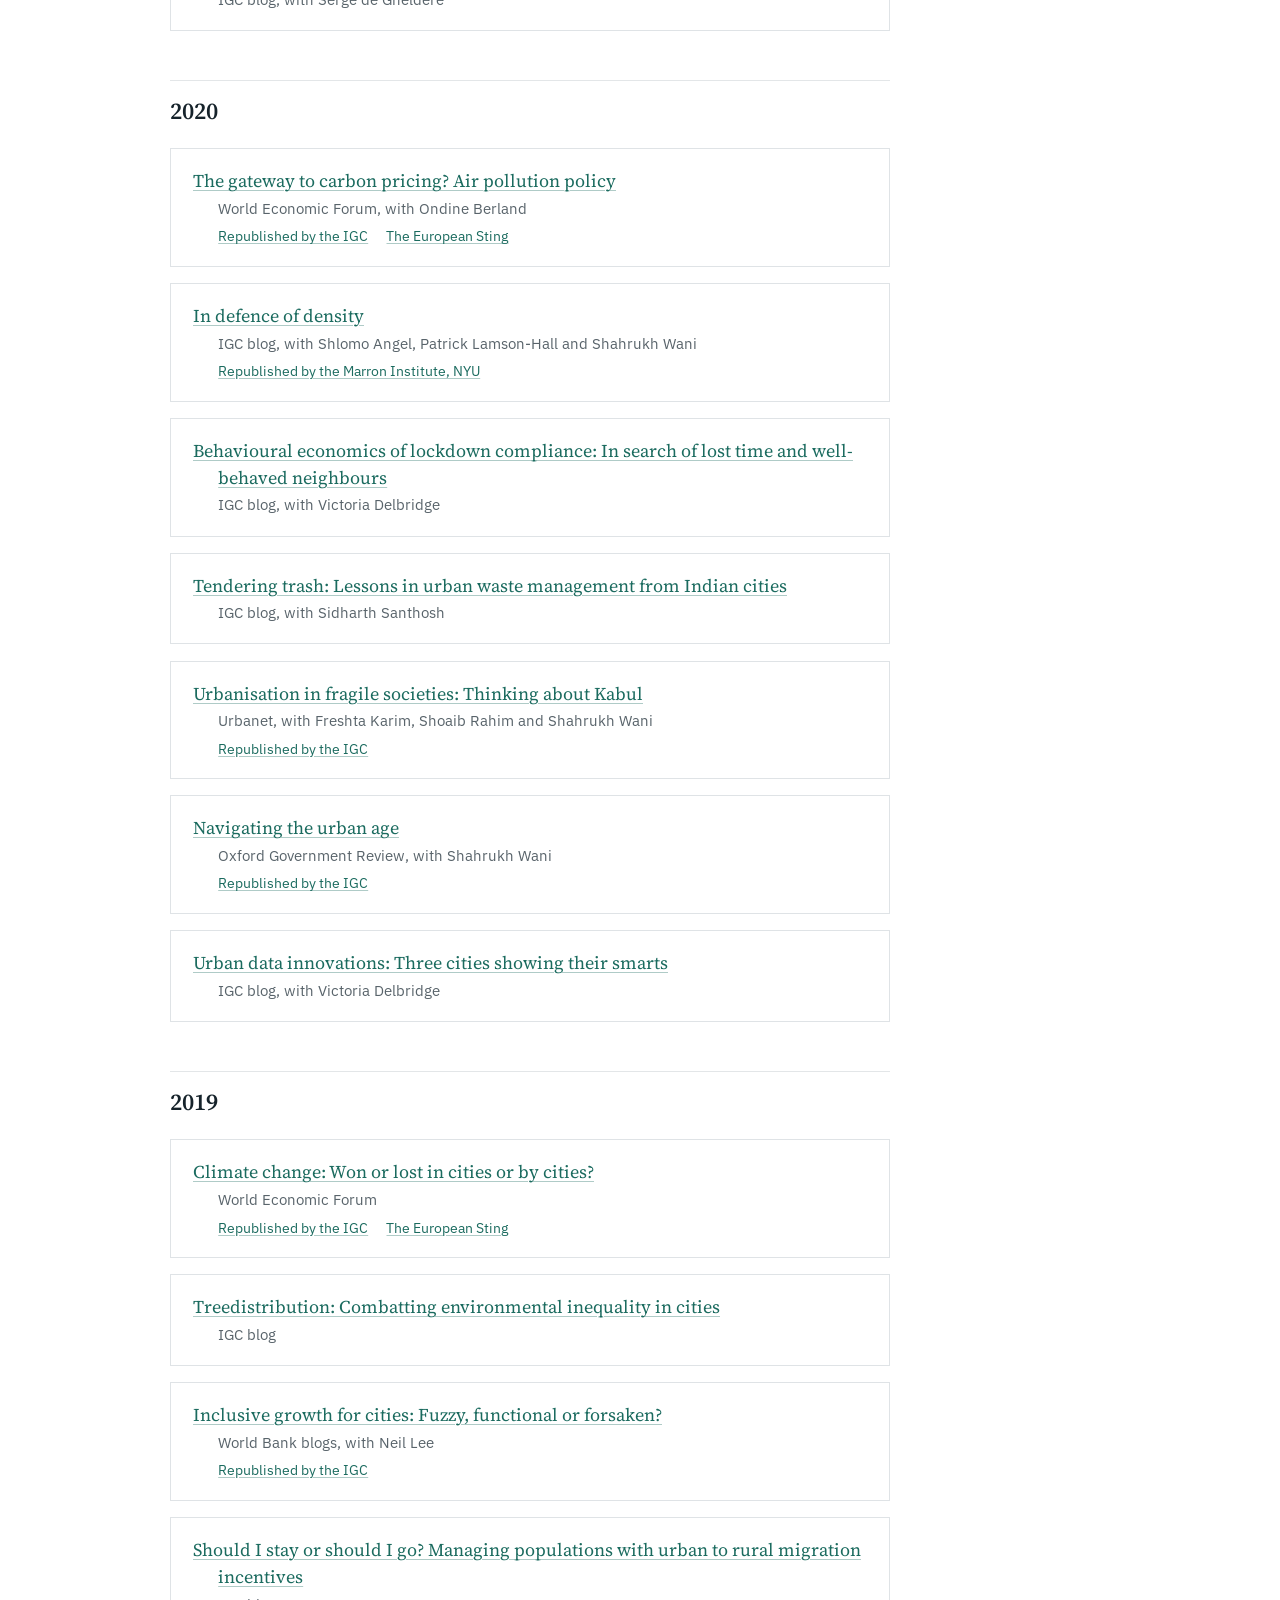
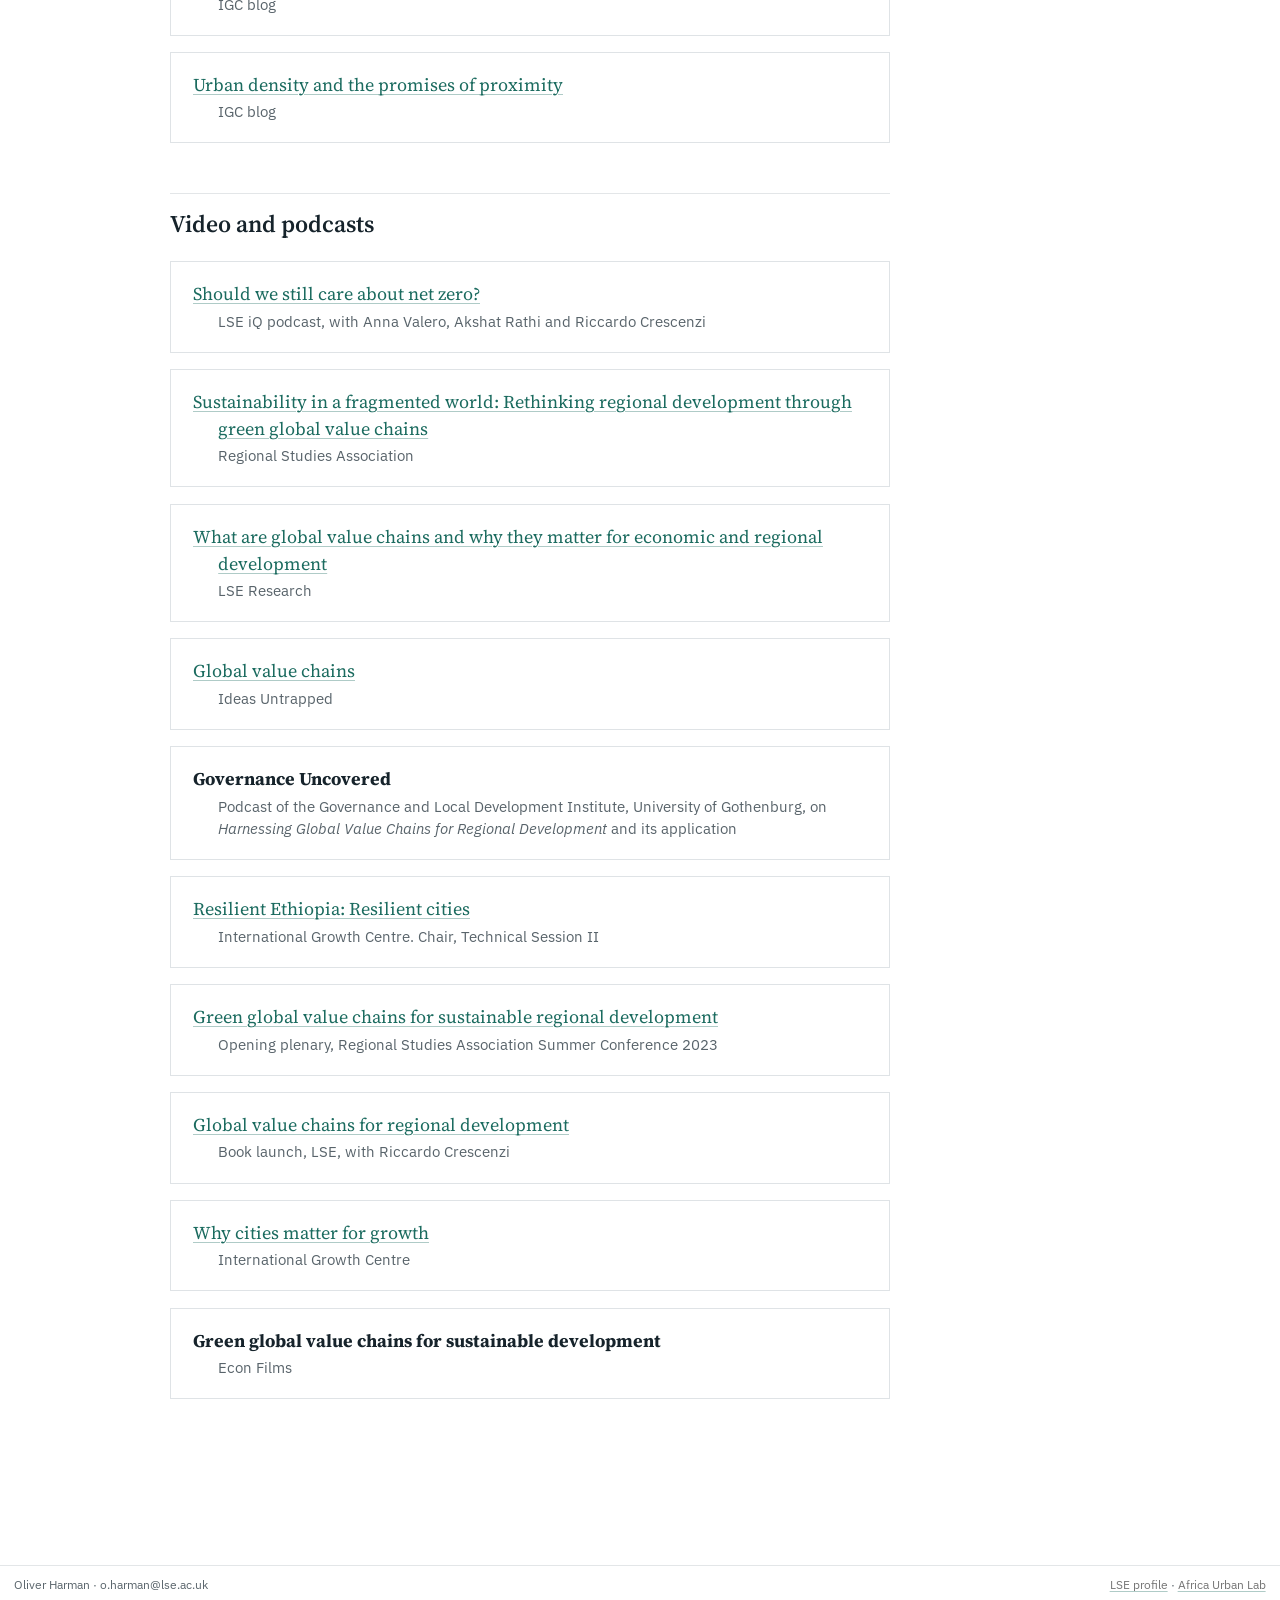
==== commit b3747168: "Built site for gh-pages" ====
--- a/commentary.html
+++ b/commentary.html
@@ -232,6 +232,7 @@
 <div class="pubs">
 <ul>
 <li><p><strong><a href="https://blogs.lse.ac.uk/lsereviewofbooks/2026/11/09/cop-31-can-we-solve-the-climate-crisis-under-capitalism-nick-stern-robert-falkner-giulia-leonelli-laurie-parsons-riccardo-crescenzi-oliver-harman/">Can we solve the climate crisis under capitalism?</a></strong> <span class="venue">LSE Review of Books, with Riccardo Crescenzi. A COP31 feature with contributions from Nicholas Stern, Giulia Claudia Leonelli, Laurie Parsons and Robert Falkner</span></p></li>
+<li><p><strong><a href="https://www.regionalstudies.org/news/from-harnessing-gvcs-to-green-gvcs-the-last-chapter-became-the-first/">From harnessing GVCs to green GVCs: The last chapter became the first</a></strong> <span class="venue">Regional Studies Association, with Riccardo Crescenzi. On how the final chapter of <em>Harnessing Global Value Chains for Regional Development</em> became the starting point for the new book</span></p></li>
 <li><p><strong><a href="https://blogs.lse.ac.uk/businessreview/2026/06/13/made-in-britain-or-designed-in-britain-what-port-talbot-teaches-us-about-the-green-economy/">Made in Britain, or designed in Britain? What Port Talbot teaches us about the green economy</a></strong> <span class="venue">LSE Business Review, with Riccardo Crescenzi</span></p></li>
 </ul>
 </div>
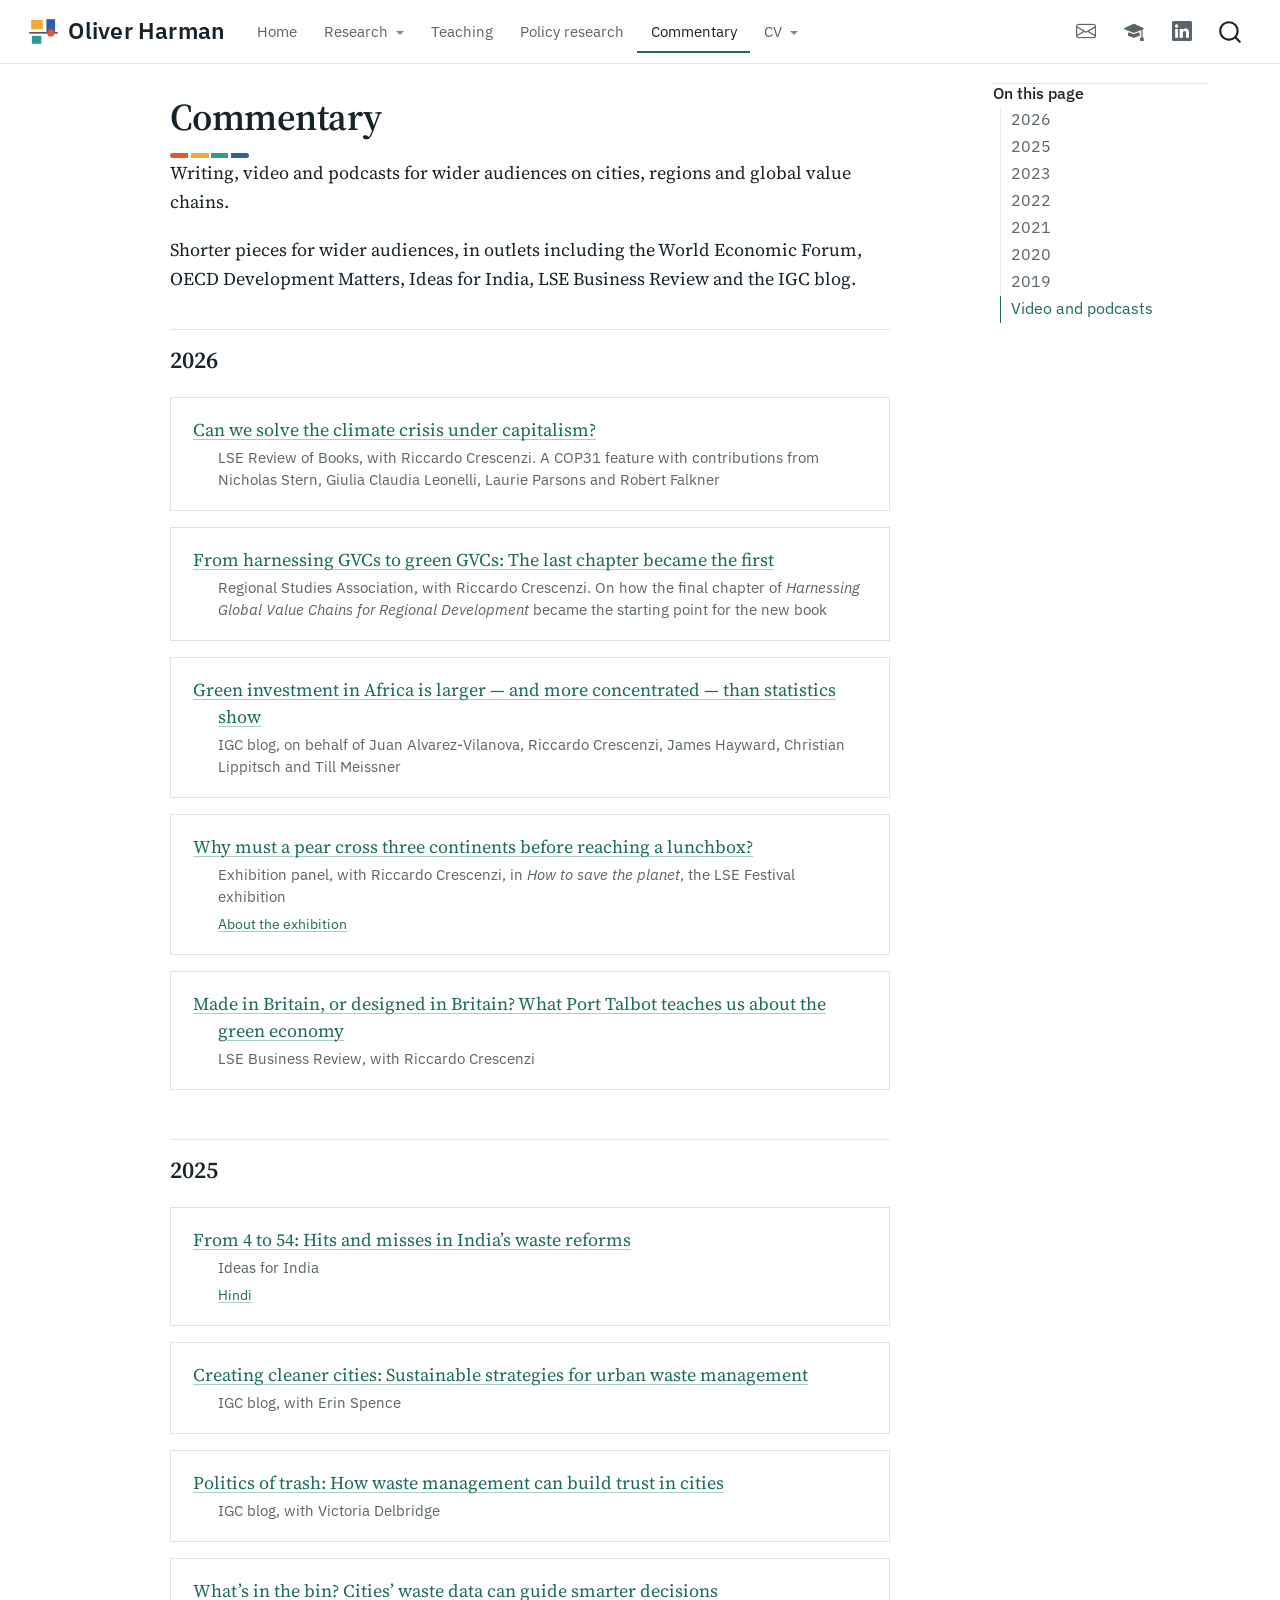
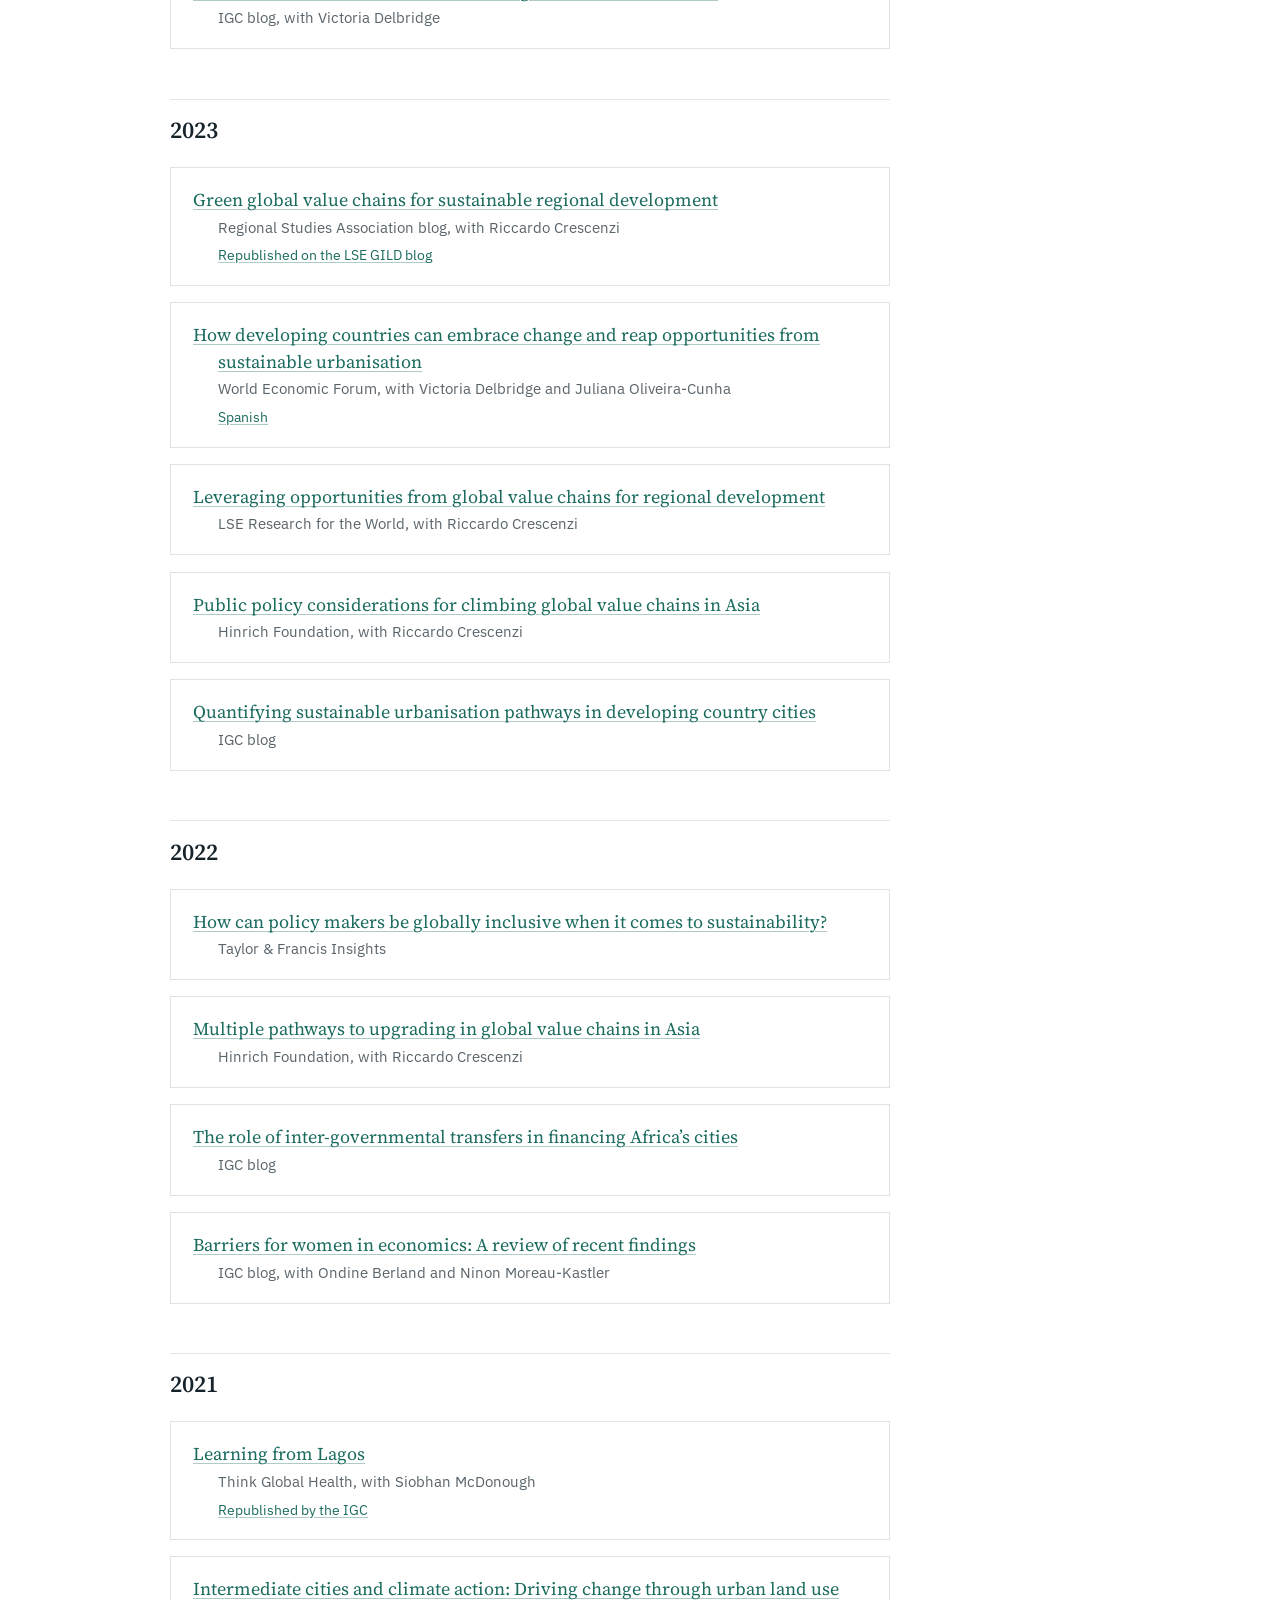
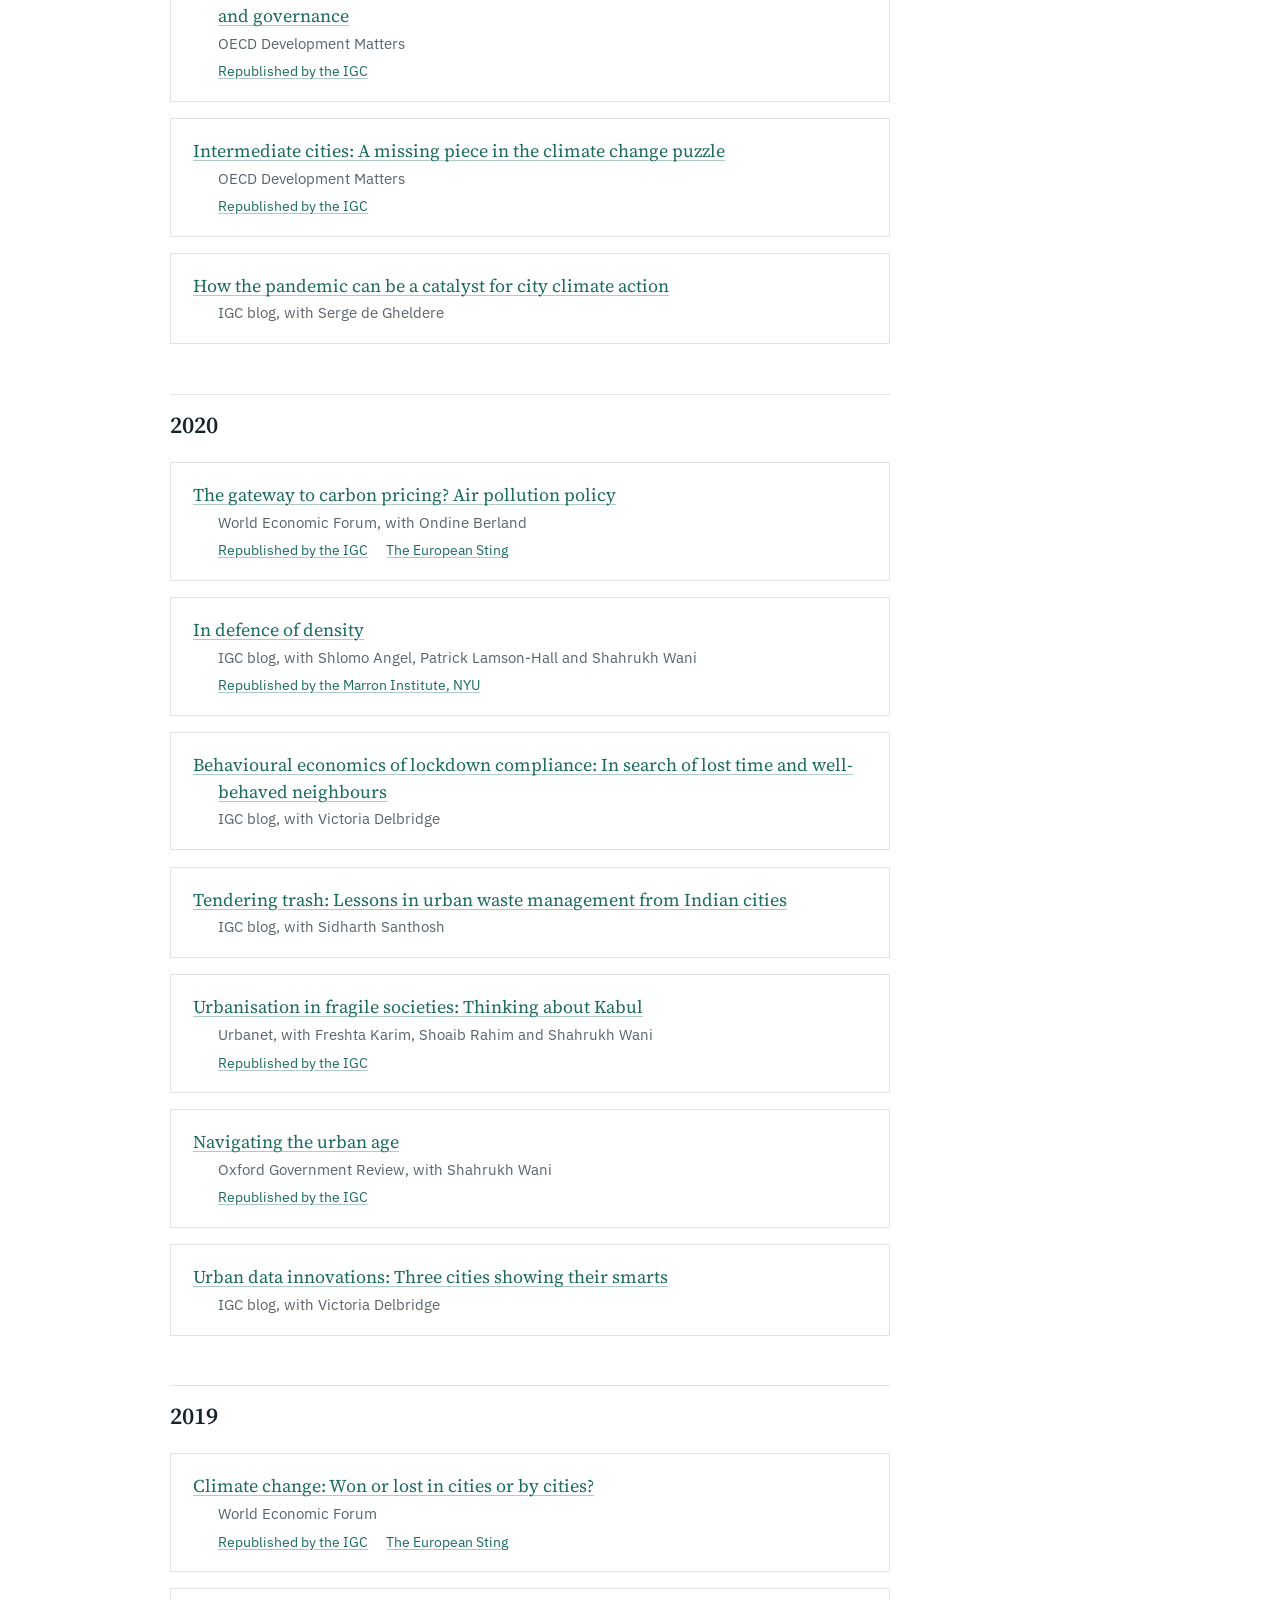
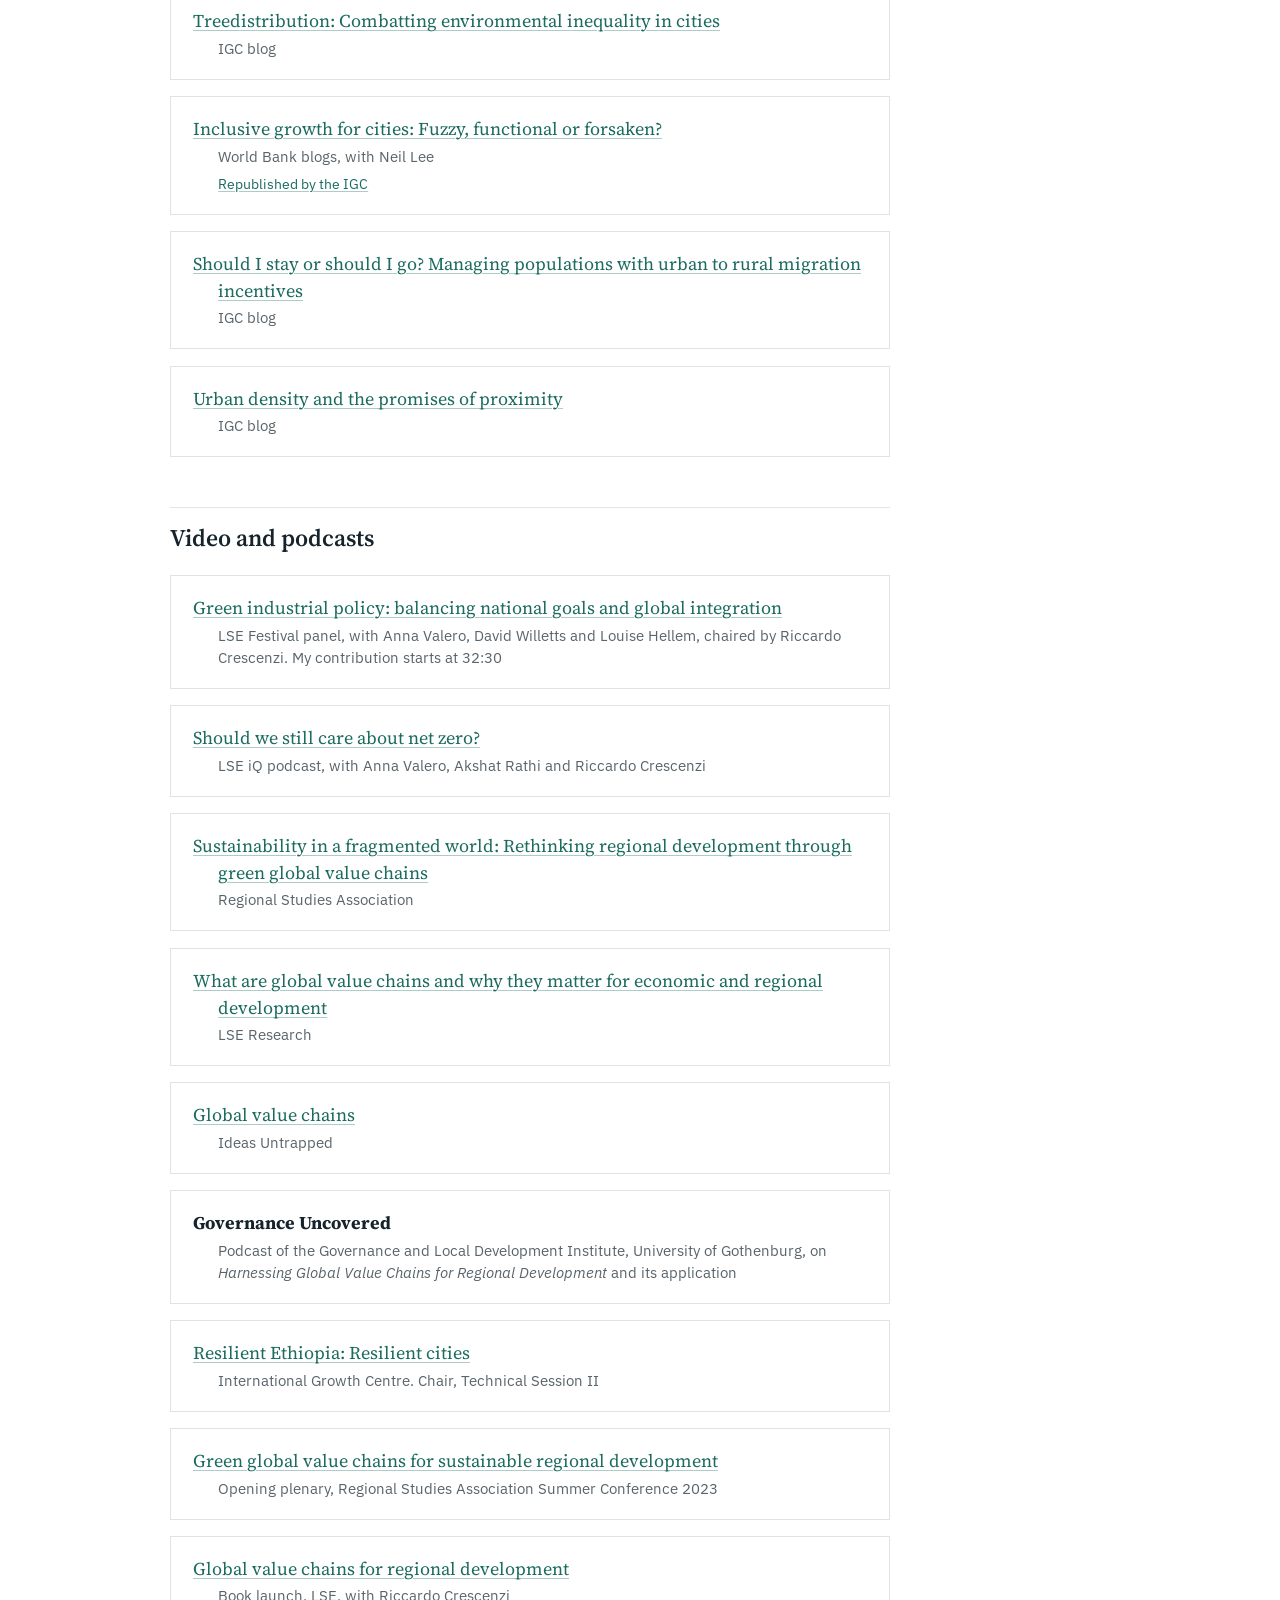
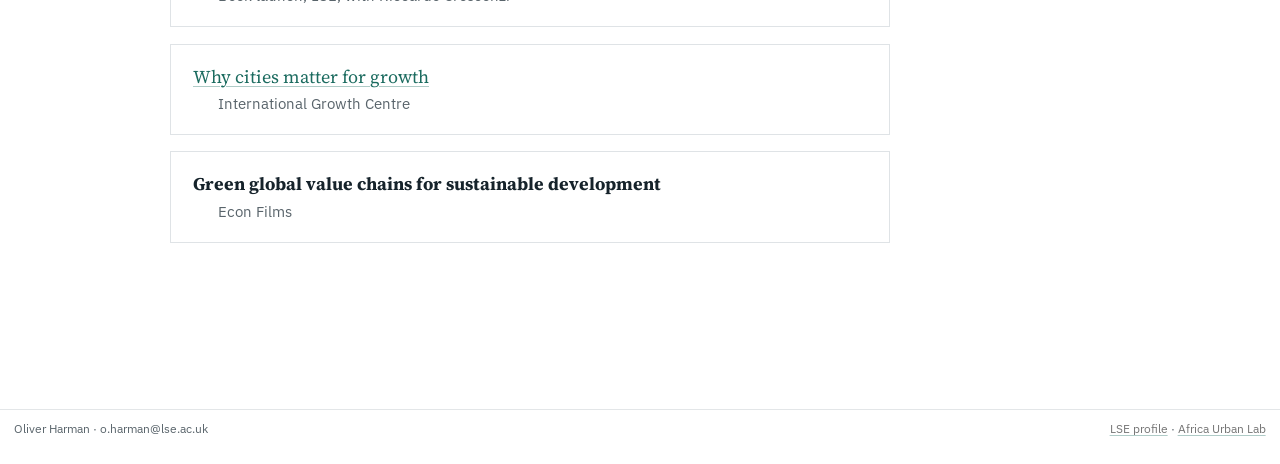
==== commit 5955b123: "Built site for gh-pages" ====
--- a/commentary.html
+++ b/commentary.html
@@ -233,6 +233,8 @@
 <ul>
 <li><p><strong><a href="https://blogs.lse.ac.uk/lsereviewofbooks/2026/11/09/cop-31-can-we-solve-the-climate-crisis-under-capitalism-nick-stern-robert-falkner-giulia-leonelli-laurie-parsons-riccardo-crescenzi-oliver-harman/">Can we solve the climate crisis under capitalism?</a></strong> <span class="venue">LSE Review of Books, with Riccardo Crescenzi. A COP31 feature with contributions from Nicholas Stern, Giulia Claudia Leonelli, Laurie Parsons and Robert Falkner</span></p></li>
 <li><p><strong><a href="https://www.regionalstudies.org/news/from-harnessing-gvcs-to-green-gvcs-the-last-chapter-became-the-first/">From harnessing GVCs to green GVCs: The last chapter became the first</a></strong> <span class="venue">Regional Studies Association, with Riccardo Crescenzi. On how the final chapter of <em>Harnessing Global Value Chains for Regional Development</em> became the starting point for the new book</span></p></li>
+<li><p><strong><a href="https://www.theigc.org/blogs/green-foreign-direct-investment-africa">Green investment in Africa is larger — and more concentrated — than statistics show</a></strong> <span class="venue">IGC blog, on behalf of Juan Alvarez-Vilanova, Riccardo Crescenzi, James Hayward, Christian Lippitsch and Till Meissner</span></p></li>
+<li><p><strong><a href="https://www.lse.ac.uk/Events/LSE-Festival/2026/LF26-Holdingpowerfultoaccount-foodmiles.pdf">Why must a pear cross three continents before reaching a lunchbox?</a></strong> <span class="venue">Exhibition panel, with Riccardo Crescenzi, in <em>How to save the planet</em>, the LSE Festival exhibition</span> <span class="links"><a href="https://www.lse.ac.uk/events/lse-festival/2026/lse-festival-exhibition">About the exhibition</a></span></p></li>
 <li><p><strong><a href="https://blogs.lse.ac.uk/businessreview/2026/06/13/made-in-britain-or-designed-in-britain-what-port-talbot-teaches-us-about-the-green-economy/">Made in Britain, or designed in Britain? What Port Talbot teaches us about the green economy</a></strong> <span class="venue">LSE Business Review, with Riccardo Crescenzi</span></p></li>
 </ul>
 </div>
@@ -312,6 +314,7 @@
 <h2 data-anchor-id="video-and-podcasts">Video and podcasts</h2>
 <div class="pubs">
 <ul>
+<li><p><strong><a href="https://www.youtube.com/watch?v=Q4jl9RzZLRU&amp;t=1950s">Green industrial policy: balancing national goals and global integration</a></strong> <span class="venue">LSE Festival panel, with Anna Valero, David Willetts and Louise Hellem, chaired by Riccardo Crescenzi. My contribution starts at 32:30</span></p></li>
 <li><p><strong><a href="https://www.lse.ac.uk/lse-player/should-we-still-care-about-net-zero">Should we still care about net zero?</a></strong> <span class="venue">LSE iQ podcast, with Anna Valero, Akshat Rathi and Riccardo Crescenzi</span></p></li>
 <li><p><strong><a href="https://www.youtube.com/watch?v=Vlg8Ty7w7tQ">Sustainability in a fragmented world: Rethinking regional development through green global value chains</a></strong> <span class="venue">Regional Studies Association</span></p></li>
 <li><p><strong><a href="https://www.youtube.com/watch?v=_sY8nbtDTTY">What are global value chains and why they matter for economic and regional development</a></strong> <span class="venue">LSE Research</span></p></li>
